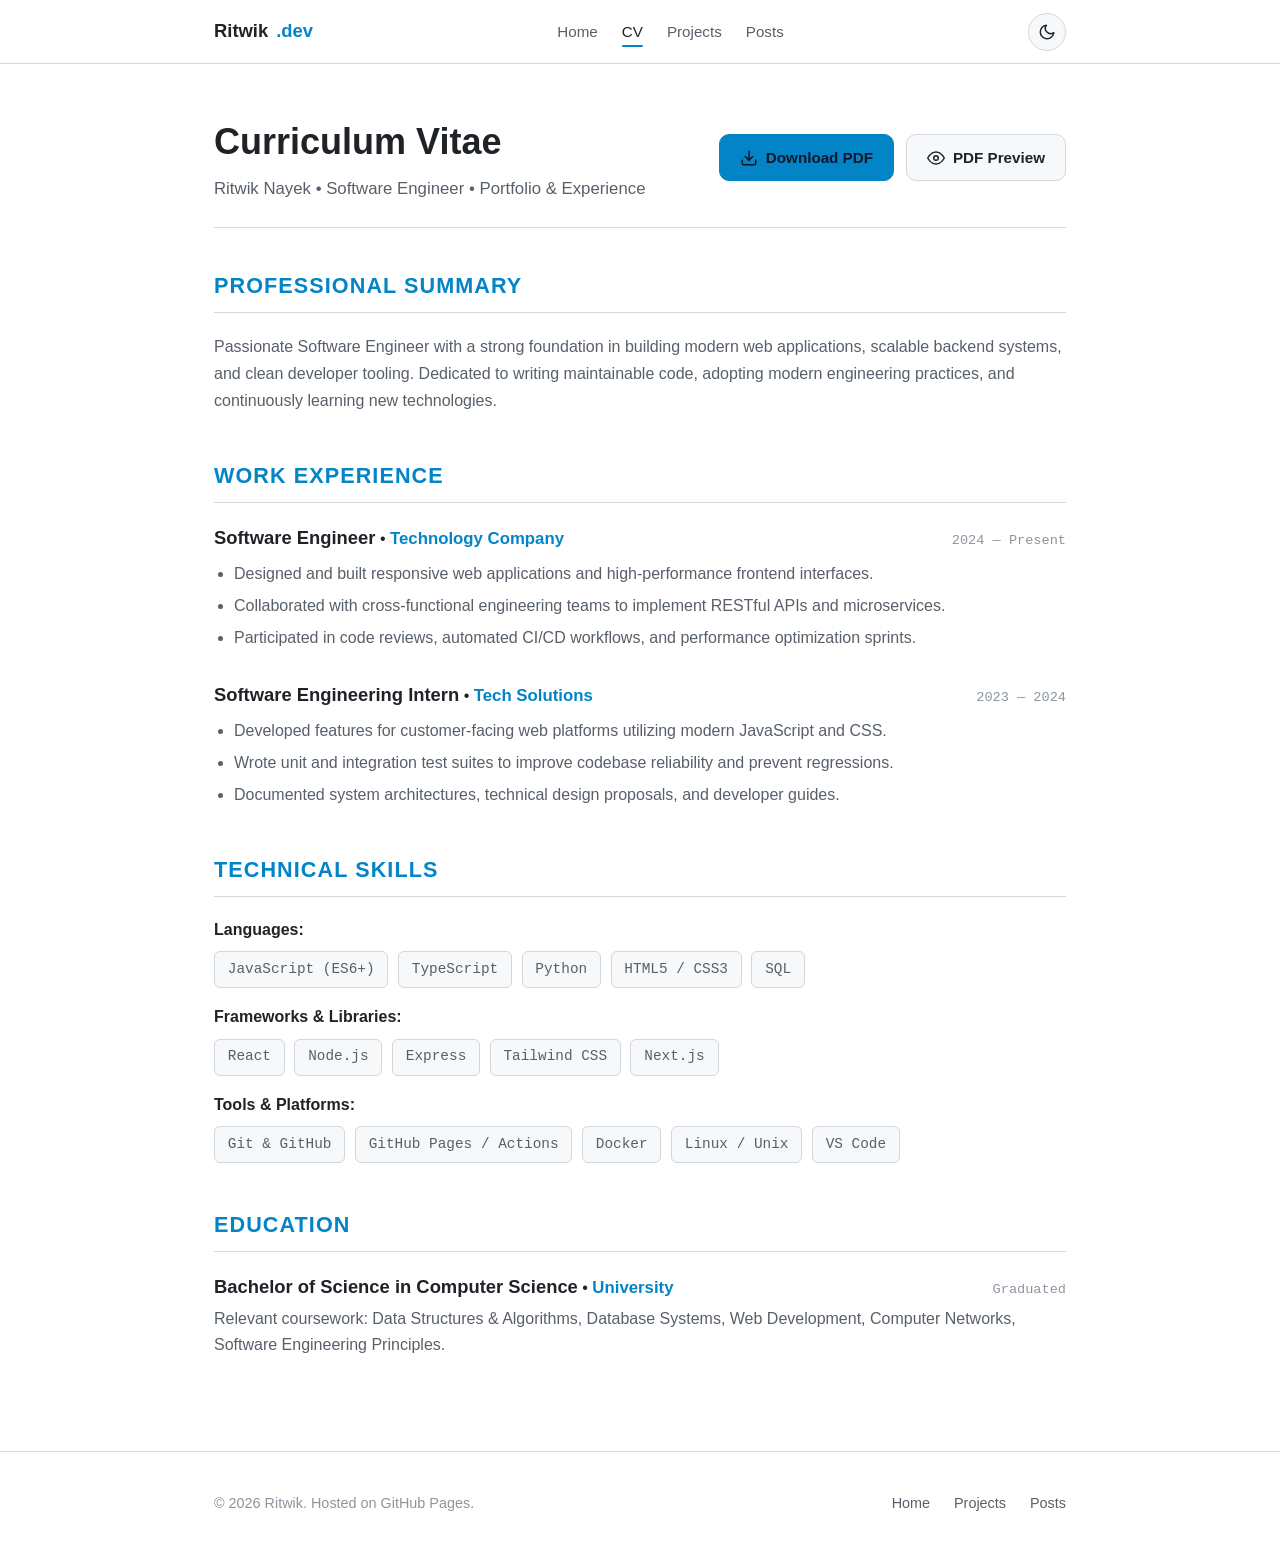
==== cv.html @ 87ab2a99 "Deploy personal portfolio, CV, projects, and markdown blog" ====
<!DOCTYPE html>
<html lang="en">
<head>
  <meta charset="UTF-8">
  <meta name="viewport" content="width=device-width, initial-scale=1.0">
  <title>Curriculum Vitae | Ritwik Nayek</title>
  <meta name="description" content="Curriculum Vitae and professional experience.">
  <link rel="stylesheet" href="css/style.css">
</head>
<body>

  <!-- Site Navigation -->
  <header class="site-header">
    <div class="container nav-container">
      <a href="index.html" class="brand-link">
        <span>Ritwik</span><span class="brand-dot">.dev</span>
      </a>

      <nav>
        <ul class="nav-menu" id="nav-menu">
          <li><a href="index.html" class="nav-link">Home</a></li>
          <li><a href="cv.html" class="nav-link active">CV</a></li>
          <li><a href="projects.html" class="nav-link">Projects</a></li>
          <li><a href="posts.html" class="nav-link">Posts</a></li>
        </ul>
      </nav>

      <div class="nav-actions">
        <button id="theme-toggle-btn" class="theme-btn" aria-label="Toggle theme" title="Toggle theme"></button>
        <button id="mobile-toggle-btn" class="mobile-toggle" aria-label="Toggle mobile menu" aria-expanded="false">☰</button>
      </div>
    </div>
  </header>

  <!-- Main Content -->
  <main class="main-content">
    <div class="container">
      
      <!-- CV Header & Actions -->
      <div class="cv-header">
        <div>
          <h1 class="cv-title">Curriculum Vitae</h1>
          <p class="cv-subtitle">Ritwik Nayek • Software Engineer • Portfolio & Experience</p>
        </div>

        <div class="cv-actions">
          <a href="assets/cv.pdf" download="Ritwik_Nayek_CV.pdf" class="btn btn-primary" title="Download PDF copy">
            <svg width="18" height="18" viewBox="0 0 24 24" fill="none" stroke="currentColor" stroke-width="2" stroke-linecap="round" stroke-linejoin="round">
              <path d="M21 15v4a2 2 0 0 1-2 2H5a2 2 0 0 1-2-2v-4"></path>
              <polyline points="7 10 12 15 17 10"></polyline>
              <line x1="12" y1="15" x2="12" y2="3"></line>
            </svg>
            Download PDF
          </a>

          <button id="toggle-pdf-view" class="btn btn-secondary" title="Preview embedded PDF">
            <svg width="18" height="18" viewBox="0 0 24 24" fill="none" stroke="currentColor" stroke-width="2" stroke-linecap="round" stroke-linejoin="round">
              <path d="M1 12s4-8 11-8 11 8 11 8-4 8-11 8-11-8-11-8z"></path>
              <circle cx="12" cy="12" r="3"></circle>
            </svg>
            PDF Preview
          </button>
        </div>
      </div>

      <!-- Embedded PDF Preview (Hidden by default, toggled via button) -->
      <div id="pdf-container" class="pdf-preview-container">
        <div style="display: flex; justify-content: space-between; align-items: center; margin-bottom: 0.75rem;">
          <strong>PDF Document Viewer</strong>
          <span style="font-size: 0.85rem; color: var(--text-muted);">assets/cv.pdf</span>
        </div>
        <iframe src="assets/cv.pdf" class="pdf-iframe" title="CV PDF Document"></iframe>
      </div>

      <!-- Web CV View -->
      <div class="cv-web-view" id="web-cv-content">
        
        <!-- Summary Section -->
        <section class="cv-section">
          <h2 class="cv-section-title">Professional Summary</h2>
          <p style="color: var(--text-secondary); line-height: 1.7;">
            Passionate Software Engineer with a strong foundation in building modern web applications, scalable backend systems, and clean developer tooling. Dedicated to writing maintainable code, adopting modern engineering practices, and continuously learning new technologies.
          </p>
        </section>

        <!-- Experience Section -->
        <section class="cv-section">
          <h2 class="cv-section-title">Work Experience</h2>

          <div class="cv-item">
            <div class="cv-item-header">
              <div>
                <span class="cv-role">Software Engineer</span> • <span class="cv-company">Technology Company</span>
              </div>
              <span class="cv-date">2024 — Present</span>
            </div>
            <ul class="cv-list">
              <li>Designed and built responsive web applications and high-performance frontend interfaces.</li>
              <li>Collaborated with cross-functional engineering teams to implement RESTful APIs and microservices.</li>
              <li>Participated in code reviews, automated CI/CD workflows, and performance optimization sprints.</li>
            </ul>
          </div>

          <div class="cv-item">
            <div class="cv-item-header">
              <div>
                <span class="cv-role">Software Engineering Intern</span> • <span class="cv-company">Tech Solutions</span>
              </div>
              <span class="cv-date">2023 — 2024</span>
            </div>
            <ul class="cv-list">
              <li>Developed features for customer-facing web platforms utilizing modern JavaScript and CSS.</li>
              <li>Wrote unit and integration test suites to improve codebase reliability and prevent regressions.</li>
              <li>Documented system architectures, technical design proposals, and developer guides.</li>
            </ul>
          </div>
        </section>

        <!-- Technical Skills -->
        <section class="cv-section">
          <h2 class="cv-section-title">Technical Skills</h2>
          <div style="display: flex; flex-direction: column; gap: 1rem;">
            <div>
              <strong style="display: block; margin-bottom: 0.5rem; color: var(--text-primary);">Languages:</strong>
              <div class="skills-grid">
                <span class="skill-tag">JavaScript (ES6+)</span>
                <span class="skill-tag">TypeScript</span>
                <span class="skill-tag">Python</span>
                <span class="skill-tag">HTML5 / CSS3</span>
                <span class="skill-tag">SQL</span>
              </div>
            </div>

            <div>
              <strong style="display: block; margin-bottom: 0.5rem; color: var(--text-primary);">Frameworks & Libraries:</strong>
              <div class="skills-grid">
                <span class="skill-tag">React</span>
                <span class="skill-tag">Node.js</span>
                <span class="skill-tag">Express</span>
                <span class="skill-tag">Tailwind CSS</span>
                <span class="skill-tag">Next.js</span>
              </div>
            </div>

            <div>
              <strong style="display: block; margin-bottom: 0.5rem; color: var(--text-primary);">Tools & Platforms:</strong>
              <div class="skills-grid">
                <span class="skill-tag">Git & GitHub</span>
                <span class="skill-tag">GitHub Pages / Actions</span>
                <span class="skill-tag">Docker</span>
                <span class="skill-tag">Linux / Unix</span>
                <span class="skill-tag">VS Code</span>
              </div>
            </div>
          </div>
        </section>

        <!-- Education -->
        <section class="cv-section">
          <h2 class="cv-section-title">Education</h2>
          <div class="cv-item">
            <div class="cv-item-header">
              <div>
                <span class="cv-role">Bachelor of Science in Computer Science</span> • <span class="cv-company">University</span>
              </div>
              <span class="cv-date">Graduated</span>
            </div>
            <p style="color: var(--text-secondary); margin-top: 0.25rem;">
              Relevant coursework: Data Structures & Algorithms, Database Systems, Web Development, Computer Networks, Software Engineering Principles.
            </p>
          </div>
        </section>

      </div>

    </div>
  </main>

  <!-- Site Footer -->
  <footer class="site-footer">
    <div class="container footer-content">
      <p>© 2026 Ritwik. Hosted on GitHub Pages.</p>
      <div class="footer-links">
        <a href="index.html">Home</a>
        <a href="projects.html">Projects</a>
        <a href="posts.html">Posts</a>
      </div>
    </div>
  </footer>

  <script src="js/main.js"></script>
  <script>
    // PDF Preview Toggle Logic
    const togglePdfBtn = document.getElementById('toggle-pdf-view');
    const pdfContainer = document.getElementById('pdf-container');
    if (togglePdfBtn && pdfContainer) {
      togglePdfBtn.addEventListener('click', () => {
        const isActive = pdfContainer.classList.toggle('active');
        togglePdfBtn.innerHTML = isActive ? `
          <svg width="18" height="18" viewBox="0 0 24 24" fill="none" stroke="currentColor" stroke-width="2" stroke-linecap="round" stroke-linejoin="round">
            <line x1="18" y1="6" x2="6" y2="18"></line>
            <line x1="6" y1="6" x2="18" y2="18"></line>
          </svg>
          Hide PDF Preview
        ` : `
          <svg width="18" height="18" viewBox="0 0 24 24" fill="none" stroke="currentColor" stroke-width="2" stroke-linecap="round" stroke-linejoin="round">
            <path d="M1 12s4-8 11-8 11 8 11 8-4 8-11 8-11-8-11-8z"></path>
            <circle cx="12" cy="12" r="3"></circle>
          </svg>
          PDF Preview
        `;
      });
    }
  </script>
</body>
</html>
---- css/style.css ----
/* ==========================================================================
   Personal Website Design System & Theme
   Supports Dark/Light mode, responsive layouts, and typography
   ========================================================================== */

:root {
  /* Color Palette - Dark Mode (Default) */
  --bg-primary: #0d1117;
  --bg-secondary: #161b22;
  --bg-tertiary: #21262d;
  --border-color: #30363d;
  --border-hover: #8b949e;
  
  --text-primary: #f0f6fc;
  --text-secondary: #8b949e;
  --text-muted: #6e7681;
  
  --accent: #38bdf8;
  --accent-hover: #0ea5e9;
  --accent-glow: rgba(56, 189, 248, 0.15);
  
  --tag-bg: rgba(56, 189, 248, 0.1);
  --tag-text: #7dd3fc;
  --tag-border: rgba(56, 189, 248, 0.2);
  
  --code-bg: #1e242c;
  --shadow-sm: 0 1px 3px rgba(0, 0, 0, 0.3);
  --shadow-md: 0 4px 14px rgba(0, 0, 0, 0.4);
  --shadow-lg: 0 10px 30px rgba(0, 0, 0, 0.5);

  --font-sans: -apple-system, BlinkMacSystemFont, "Segoe UI", Roboto, "Helvetica Neue", Arial, sans-serif;
  --font-mono: ui-monospace, SFMono-Regular, SF Mono, Menlo, Consolas, Liberation Mono, monospace;

  --max-width: 900px;
  --header-height: 64px;
  --radius-sm: 6px;
  --radius-md: 10px;
  --radius-lg: 16px;
  --transition: all 0.2s ease-in-out;
}

[data-theme="light"] {
  --bg-primary: #ffffff;
  --bg-secondary: #f6f8fa;
  --bg-tertiary: #eaeef2;
  --border-color: #d0d7de;
  --border-hover: #8c959f;
  
  --text-primary: #1f2328;
  --text-secondary: #57606a;
  --text-muted: #8c959f;
  
  --accent: #0284c7;
  --accent-hover: #0369a1;
  --accent-glow: rgba(2, 132, 199, 0.1);
  
  --tag-bg: rgba(2, 132, 199, 0.08);
  --tag-text: #0284c7;
  --tag-border: rgba(2, 132, 199, 0.2);
  
  --code-bg: #f1f3f5;
  --shadow-sm: 0 1px 3px rgba(0, 0, 0, 0.08);
  --shadow-md: 0 4px 14px rgba(0, 0, 0, 0.08);
  --shadow-lg: 0 10px 30px rgba(0, 0, 0, 0.1);
}

/* Reset & Base Styles */
*, *::before, *::after {
  box-sizing: border-box;
  margin: 0;
  padding: 0;
}

html {
  scroll-behavior: smooth;
}

body {
  font-family: var(--font-sans);
  background-color: var(--bg-primary);
  color: var(--text-primary);
  line-height: 1.65;
  min-height: 100vh;
  display: flex;
  flex-direction: column;
  transition: background-color 0.3s ease, color 0.3s ease;
  -webkit-font-smoothing: antialiased;
}

a {
  color: var(--accent);
  text-decoration: none;
  transition: var(--transition);
}

a:hover {
  color: var(--accent-hover);
}

img {
  max-width: 100%;
  height: auto;
  display: block;
}

/* Container */
.container {
  width: 100%;
  max-width: var(--max-width);
  margin: 0 auto;
  padding: 0 1.5rem;
}

/* Header & Navigation */
.site-header {
  position: sticky;
  top: 0;
  z-index: 100;
  background: rgba(13, 17, 23, 0.85);
  backdrop-filter: blur(12px);
  -webkit-backdrop-filter: blur(12px);
  border-bottom: 1px solid var(--border-color);
  height: var(--header-height);
  display: flex;
  align-items: center;
  transition: background 0.3s ease, border-color 0.3s ease;
}

[data-theme="light"] .site-header {
  background: rgba(255, 255, 255, 0.85);
}

.nav-container {
  display: flex;
  align-items: center;
  justify-content: space-between;
  width: 100%;
}

.brand-link {
  font-weight: 700;
  font-size: 1.15rem;
  color: var(--text-primary);
  display: flex;
  align-items: center;
  gap: 0.5rem;
}

.brand-link:hover {
  color: var(--accent);
}

.brand-dot {
  color: var(--accent);
}

.nav-menu {
  display: flex;
  align-items: center;
  list-style: none;
  gap: 1.5rem;
}

.nav-link {
  color: var(--text-secondary);
  font-weight: 500;
  font-size: 0.95rem;
  position: relative;
  padding: 0.35rem 0;
}

.nav-link:hover,
.nav-link.active {
  color: var(--text-primary);
}

.nav-link.active::after {
  content: "";
  position: absolute;
  bottom: -2px;
  left: 0;
  width: 100%;
  height: 2px;
  background-color: var(--accent);
  border-radius: 2px;
}

.nav-actions {
  display: flex;
  align-items: center;
  gap: 0.75rem;
}

/* Theme Toggle Button */
.theme-btn {
  background: var(--bg-secondary);
  border: 1px solid var(--border-color);
  color: var(--text-primary);
  width: 38px;
  height: 38px;
  border-radius: 50%;
  display: inline-flex;
  align-items: center;
  justify-content: center;
  cursor: pointer;
  transition: var(--transition);
}

.theme-btn:hover {
  border-color: var(--border-hover);
  background: var(--bg-tertiary);
  transform: translateY(-1px);
}

/* Mobile Menu Toggle */
.mobile-toggle {
  display: none;
  background: transparent;
  border: none;
  color: var(--text-primary);
  font-size: 1.4rem;
  cursor: pointer;
}

/* Main Content */
.main-content {
  flex: 1;
  padding: 3rem 0;
}

/* Hero Section */
.hero {
  padding: 2.5rem 0 3.5rem 0;
}

.hero-content {
  display: flex;
  align-items: center;
  justify-content: space-between;
  gap: 2.5rem;
}

.hero-text {
  flex: 1;
}

.hero-greeting {
  font-family: var(--font-mono);
  font-size: 0.95rem;
  color: var(--accent);
  margin-bottom: 0.75rem;
}

.hero-title {
  font-size: 2.75rem;
  line-height: 1.15;
  font-weight: 800;
  margin-bottom: 0.75rem;
  letter-spacing: -0.02em;
}

.hero-subtitle {
  font-size: 1.25rem;
  color: var(--text-secondary);
  margin-bottom: 1.25rem;
  font-weight: 400;
}

.hero-bio {
  font-size: 1.05rem;
  color: var(--text-secondary);
  line-height: 1.7;
  margin-bottom: 2rem;
  max-width: 580px;
}

.hero-avatar-wrapper {
  flex-shrink: 0;
}

.hero-avatar {
  width: 140px;
  height: 140px;
  border-radius: 50%;
  object-fit: cover;
  border: 3px solid var(--border-color);
  box-shadow: var(--shadow-md);
  background: var(--bg-secondary);
}

.hero-buttons {
  display: flex;
  flex-wrap: wrap;
  gap: 1rem;
  margin-bottom: 1.75rem;
}

.hero-socials {
  display: flex;
  gap: 1.25rem;
  align-items: center;
}

.social-link {
  color: var(--text-secondary);
  font-size: 1.25rem;
  transition: var(--transition);
  display: flex;
  align-items: center;
  justify-content: center;
}

.social-link:hover {
  color: var(--accent);
  transform: translateY(-2px);
}

/* Buttons */
.btn {
  display: inline-flex;
  align-items: center;
  justify-content: center;
  gap: 0.5rem;
  padding: 0.65rem 1.25rem;
  border-radius: var(--radius-md);
  font-weight: 600;
  font-size: 0.95rem;
  cursor: pointer;
  transition: var(--transition);
  text-decoration: none;
  border: 1px solid transparent;
}

.btn-primary {
  background-color: var(--accent);
  color: #0f172a;
  border-color: var(--accent);
}

.btn-primary:hover {
  background-color: var(--accent-hover);
  color: #ffffff;
  box-shadow: 0 0 15px var(--accent-glow);
  transform: translateY(-1px);
}

.btn-secondary {
  background-color: var(--bg-secondary);
  color: var(--text-primary);
  border-color: var(--border-color);
}

.btn-secondary:hover {
  background-color: var(--bg-tertiary);
  border-color: var(--border-hover);
  color: var(--text-primary);
  transform: translateY(-1px);
}

/* Section Cards / Home Navigation Cards */
.section-heading {
  font-size: 1.6rem;
  font-weight: 700;
  margin-bottom: 1.5rem;
  letter-spacing: -0.01em;
  display: flex;
  align-items: center;
  gap: 0.5rem;
}

.home-sections-grid {
  display: grid;
  grid-template-columns: repeat(auto-fit, minmax(250px, 1fr));
  gap: 1.25rem;
  margin-top: 1rem;
}

.hub-card {
  background: var(--bg-secondary);
  border: 1px solid var(--border-color);
  border-radius: var(--radius-lg);
  padding: 1.75rem;
  display: flex;
  flex-direction: column;
  text-decoration: none;
  transition: var(--transition);
  position: relative;
  overflow: hidden;
}

.hub-card:hover {
  border-color: var(--accent);
  transform: translateY(-3px);
  box-shadow: var(--shadow-md);
}

.hub-card-icon {
  font-size: 2rem;
  margin-bottom: 1rem;
  color: var(--accent);
}

.hub-card-title {
  font-size: 1.25rem;
  font-weight: 700;
  color: var(--text-primary);
  margin-bottom: 0.5rem;
  display: flex;
  align-items: center;
  justify-content: space-between;
}

.hub-card-arrow {
  color: var(--text-muted);
  transition: transform 0.2s ease;
}

.hub-card:hover .hub-card-arrow {
  color: var(--accent);
  transform: translateX(4px);
}

.hub-card-desc {
  color: var(--text-secondary);
  font-size: 0.95rem;
  line-height: 1.5;
}

/* CV Page Styles */
.cv-header {
  display: flex;
  flex-wrap: wrap;
  align-items: center;
  justify-content: space-between;
  gap: 1rem;
  margin-bottom: 2.5rem;
  padding-bottom: 1.5rem;
  border-bottom: 1px solid var(--border-color);
}

.cv-title {
  font-size: 2.25rem;
  font-weight: 800;
  margin-bottom: 0.25rem;
}

.cv-subtitle {
  color: var(--text-secondary);
  font-size: 1.05rem;
}

.cv-actions {
  display: flex;
  gap: 0.75rem;
}

.cv-section {
  margin-bottom: 2.75rem;
}

.cv-section-title {
  font-size: 1.35rem;
  font-weight: 700;
  color: var(--accent);
  text-transform: uppercase;
  letter-spacing: 0.05em;
  margin-bottom: 1.25rem;
  border-bottom: 1px solid var(--border-color);
  padding-bottom: 0.5rem;
}

.cv-item {
  margin-bottom: 1.75rem;
}

.cv-item-header {
  display: flex;
  flex-wrap: wrap;
  justify-content: space-between;
  align-items: baseline;
  gap: 0.5rem;
  margin-bottom: 0.25rem;
}

.cv-role {
  font-size: 1.15rem;
  font-weight: 700;
  color: var(--text-primary);
}

.cv-company {
  font-size: 1.05rem;
  color: var(--accent);
  font-weight: 600;
}

.cv-date {
  font-family: var(--font-mono);
  font-size: 0.85rem;
  color: var(--text-muted);
}

.cv-list {
  list-style: disc;
  margin-left: 1.25rem;
  color: var(--text-secondary);
  margin-top: 0.5rem;
}

.cv-list li {
  margin-bottom: 0.35rem;
}

.skills-grid {
  display: flex;
  flex-wrap: wrap;
  gap: 0.6rem;
}

.skill-tag {
  background: var(--bg-secondary);
  border: 1px solid var(--border-color);
  padding: 0.35rem 0.8rem;
  border-radius: var(--radius-sm);
  font-size: 0.9rem;
  color: var(--text-secondary);
  font-family: var(--font-mono);
}

.pdf-preview-container {
  margin-top: 2rem;
  background: var(--bg-secondary);
  border: 1px solid var(--border-color);
  border-radius: var(--radius-lg);
  padding: 1rem;
  display: none;
}

.pdf-preview-container.active {
  display: block;
}

.pdf-iframe {
  width: 100%;
  height: 700px;
  border: none;
  border-radius: var(--radius-md);
}

/* Projects Placeholder Page */
.placeholder-wrapper {
  min-height: 50vh;
  display: flex;
  flex-direction: column;
  align-items: center;
  justify-content: center;
  text-align: center;
  padding: 3rem 1.5rem;
}

.loader-animation {
  position: relative;
  width: 64px;
  height: 64px;
  margin-bottom: 2rem;
}

.loader-spinner {
  width: 100%;
  height: 100%;
  border: 4px solid var(--border-color);
  border-top-color: var(--accent);
  border-radius: 50%;
  animation: spin 1s linear infinite;
}

@keyframes spin {
  0% { transform: rotate(0deg); }
  100% { transform: rotate(360deg); }
}

.placeholder-title {
  font-size: 2rem;
  font-weight: 800;
  margin-bottom: 0.75rem;
}

.placeholder-desc {
  color: var(--text-secondary);
  max-width: 480px;
  line-height: 1.6;
  margin-bottom: 2rem;
  font-size: 1.05rem;
}

/* Posts List Page */
.posts-header {
  margin-bottom: 2rem;
}

.posts-title {
  font-size: 2.25rem;
  font-weight: 800;
  margin-bottom: 0.5rem;
}

.posts-subtitle {
  color: var(--text-secondary);
  font-size: 1.05rem;
}

.posts-controls {
  display: flex;
  flex-wrap: wrap;
  gap: 1rem;
  margin-bottom: 2rem;
  align-items: center;
}

.search-box {
  flex: 1;
  min-width: 240px;
  position: relative;
}

.search-input {
  width: 100%;
  padding: 0.65rem 1rem 0.65rem 2.5rem;
  background: var(--bg-secondary);
  border: 1px solid var(--border-color);
  border-radius: var(--radius-md);
  color: var(--text-primary);
  font-size: 0.95rem;
  transition: var(--transition);
}

.search-input:focus {
  outline: none;
  border-color: var(--accent);
  box-shadow: 0 0 0 2px var(--accent-glow);
}

.search-icon {
  position: absolute;
  left: 0.85rem;
  top: 50%;
  transform: translateY(-50%);
  color: var(--text-muted);
}

.tags-filter {
  display: flex;
  flex-wrap: wrap;
  gap: 0.5rem;
}

.filter-tag {
  background: var(--bg-secondary);
  border: 1px solid var(--border-color);
  color: var(--text-secondary);
  padding: 0.35rem 0.75rem;
  border-radius: var(--radius-sm);
  font-size: 0.85rem;
  cursor: pointer;
  transition: var(--transition);
}

.filter-tag:hover,
.filter-tag.active {
  background: var(--tag-bg);
  color: var(--tag-text);
  border-color: var(--tag-border);
}

.posts-grid {
  display: flex;
  flex-direction: column;
  gap: 1.5rem;
}

.post-card {
  background: var(--bg-secondary);
  border: 1px solid var(--border-color);
  border-radius: var(--radius-lg);
  padding: 1.5rem;
  transition: var(--transition);
  display: flex;
  flex-direction: column;
  gap: 0.75rem;
  text-decoration: none;
}

.post-card:hover {
  border-color: var(--border-hover);
  transform: translateY(-2px);
  box-shadow: var(--shadow-md);
}

.post-card-meta {
  display: flex;
  align-items: center;
  gap: 1rem;
  font-size: 0.85rem;
  color: var(--text-muted);
  font-family: var(--font-mono);
}

.post-card-title {
  font-size: 1.4rem;
  font-weight: 700;
  color: var(--text-primary);
  line-height: 1.3;
}

.post-card:hover .post-card-title {
  color: var(--accent);
}

.post-card-excerpt {
  color: var(--text-secondary);
  font-size: 0.98rem;
  line-height: 1.6;
}

.post-card-tags {
  display: flex;
  flex-wrap: wrap;
  gap: 0.5rem;
  margin-top: 0.25rem;
}

.post-tag {
  background: var(--tag-bg);
  color: var(--tag-text);
  border: 1px solid var(--tag-border);
  font-size: 0.8rem;
  padding: 0.2rem 0.55rem;
  border-radius: var(--radius-sm);
  font-family: var(--font-mono);
}

/* Single Post Reader */
.post-viewer-header {
  margin-bottom: 2rem;
  padding-bottom: 1.5rem;
  border-bottom: 1px solid var(--border-color);
}

.back-link {
  display: inline-flex;
  align-items: center;
  gap: 0.4rem;
  color: var(--text-secondary);
  font-size: 0.95rem;
  margin-bottom: 1.5rem;
  font-weight: 500;
}

.back-link:hover {
  color: var(--accent);
  transform: translateX(-3px);
}

.single-post-title {
  font-size: 2.5rem;
  font-weight: 800;
  line-height: 1.2;
  margin-bottom: 1rem;
  letter-spacing: -0.02em;
}

.single-post-meta {
  display: flex;
  flex-wrap: wrap;
  align-items: center;
  gap: 1.25rem;
  font-size: 0.9rem;
  color: var(--text-muted);
  font-family: var(--font-mono);
  margin-bottom: 1.25rem;
}

.post-cover-img {
  width: 100%;
  max-height: 420px;
  object-fit: cover;
  border-radius: var(--radius-lg);
  margin-bottom: 2.5rem;
  border: 1px solid var(--border-color);
}

/* Markdown Content Styling (Prose) */
.markdown-body {
  color: var(--text-primary);
  font-size: 1.08rem;
  line-height: 1.8;
}

.markdown-body h1,
.markdown-body h2,
.markdown-body h3,
.markdown-body h4 {
  color: var(--text-primary);
  font-weight: 700;
  margin-top: 2.25rem;
  margin-bottom: 0.85rem;
  line-height: 1.3;
}

.markdown-body h1 { font-size: 2rem; }
.markdown-body h2 { font-size: 1.55rem; padding-bottom: 0.3rem; border-bottom: 1px solid var(--border-color); }
.markdown-body h3 { font-size: 1.25rem; }
.markdown-body h4 { font-size: 1.1rem; }

.markdown-body p {
  margin-bottom: 1.35rem;
}

.markdown-body ul,
.markdown-body ol {
  margin-bottom: 1.35rem;
  padding-left: 1.75rem;
}

.markdown-body li {
  margin-bottom: 0.4rem;
}

.markdown-body blockquote {
  border-left: 4px solid var(--accent);
  padding: 0.75rem 1.25rem;
  margin: 1.5rem 0;
  background: var(--bg-secondary);
  border-radius: 0 var(--radius-md) var(--radius-md) 0;
  color: var(--text-secondary);
  font-style: italic;
}

.markdown-body code {
  font-family: var(--font-mono);
  background: var(--code-bg);
  color: var(--text-primary);
  padding: 0.2rem 0.45rem;
  border-radius: var(--radius-sm);
  font-size: 0.88em;
  border: 1px solid var(--border-color);
}

.markdown-body pre {
  background: var(--code-bg);
  border: 1px solid var(--border-color);
  border-radius: var(--radius-md);
  padding: 1.25rem;
  overflow-x: auto;
  margin: 1.5rem 0;
}

.markdown-body pre code {
  background: transparent;
  padding: 0;
  border: none;
  font-size: 0.9em;
}

.markdown-body img {
  border-radius: var(--radius-md);
  border: 1px solid var(--border-color);
  margin: 1.75rem auto;
  box-shadow: var(--shadow-sm);
}

.markdown-body table {
  width: 100%;
  border-collapse: collapse;
  margin: 1.75rem 0;
}

.markdown-body th,
.markdown-body td {
  border: 1px solid var(--border-color);
  padding: 0.65rem 1rem;
  text-align: left;
}

.markdown-body th {
  background: var(--bg-secondary);
  font-weight: 600;
}

.markdown-body hr {
  height: 1px;
  border: none;
  background-color: var(--border-color);
  margin: 2.5rem 0;
}

/* Post Author & Navigation Footer */
.post-footer {
  margin-top: 3.5rem;
  padding-top: 2rem;
  border-top: 1px solid var(--border-color);
}

.author-card {
  display: flex;
  align-items: center;
  gap: 1.25rem;
  background: var(--bg-secondary);
  border: 1px solid var(--border-color);
  border-radius: var(--radius-lg);
  padding: 1.5rem;
}

.author-avatar {
  width: 60px;
  height: 60px;
  border-radius: 50%;
  border: 2px solid var(--border-color);
  object-fit: cover;
}

.author-name {
  font-size: 1.1rem;
  font-weight: 700;
  margin-bottom: 0.2rem;
}

.author-desc {
  font-size: 0.9rem;
  color: var(--text-secondary);
}

/* Site Footer */
.site-footer {
  border-top: 1px solid var(--border-color);
  padding: 2.5rem 0;
  background-color: var(--bg-primary);
  margin-top: auto;
}

.footer-content {
  display: flex;
  flex-wrap: wrap;
  align-items: center;
  justify-content: space-between;
  gap: 1rem;
  color: var(--text-muted);
  font-size: 0.9rem;
}

.footer-links {
  display: flex;
  gap: 1.5rem;
}

.footer-links a {
  color: var(--text-secondary);
}

.footer-links a:hover {
  color: var(--accent);
}

/* Empty State / Notice */
.empty-state {
  text-align: center;
  padding: 3rem 1rem;
  color: var(--text-secondary);
  background: var(--bg-secondary);
  border-radius: var(--radius-md);
  border: 1px dashed var(--border-color);
}

/* Responsive Breakpoints */
@media (max-width: 768px) {
  .hero-content {
    flex-direction: column-reverse;
    text-align: center;
    gap: 1.5rem;
  }

  .hero-bio {
    margin-left: auto;
    margin-right: auto;
  }

  .hero-buttons {
    justify-content: center;
  }

  .hero-socials {
    justify-content: center;
  }

  .hero-title {
    font-size: 2.2rem;
  }

  .nav-menu {
    position: fixed;
    top: var(--header-height);
    left: 0;
    right: 0;
    background: var(--bg-primary);
    flex-direction: column;
    padding: 1.5rem;
    border-bottom: 1px solid var(--border-color);
    box-shadow: var(--shadow-md);
    transform: translateY(-150%);
    transition: transform 0.3s ease;
    z-index: 99;
  }

  .nav-menu.open {
    transform: translateY(0);
  }

  .mobile-toggle {
    display: block;
  }

  .cv-header {
    flex-direction: column;
    align-items: flex-start;
  }

  .single-post-title {
    font-size: 1.85rem;
  }
}
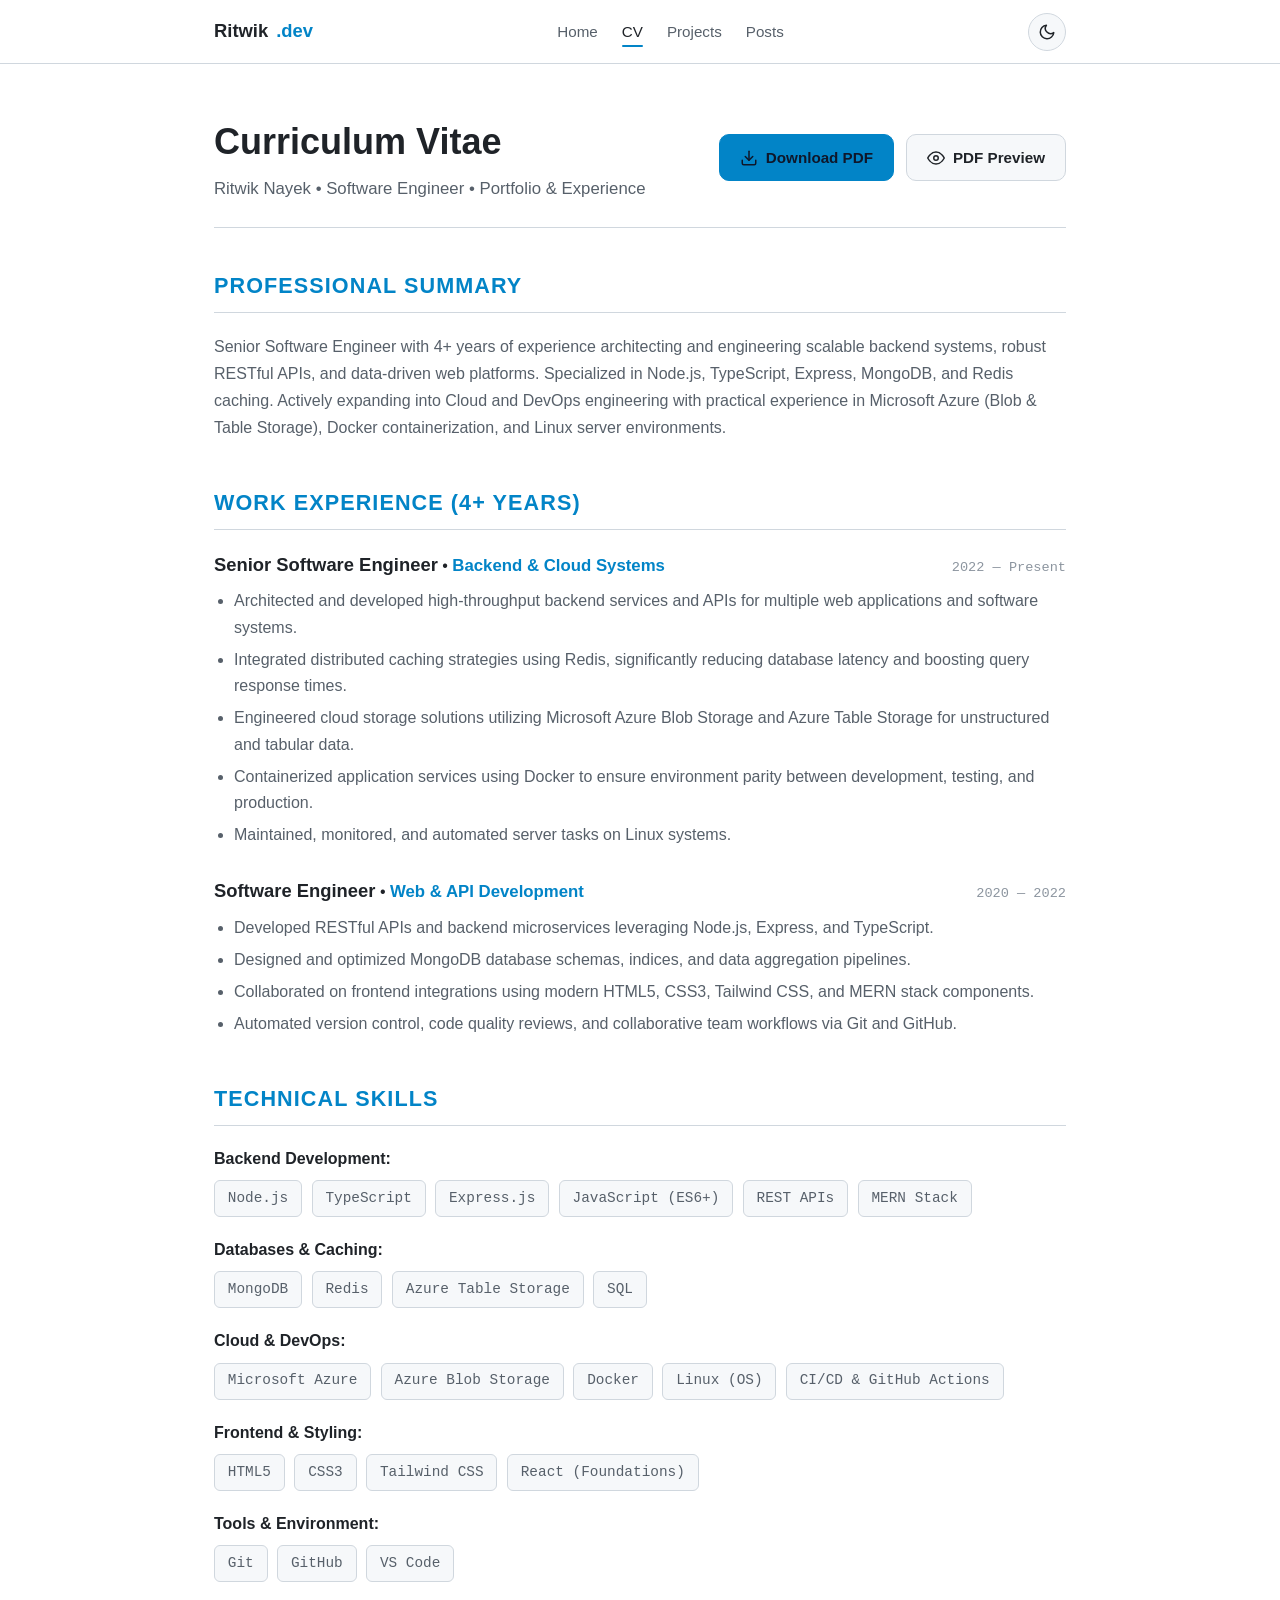
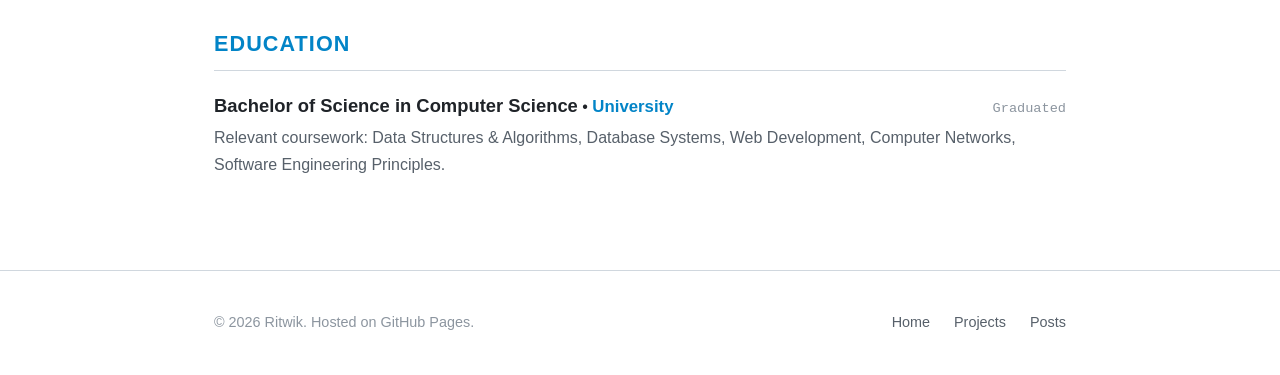
==== commit fc6172bd: "Update portfolio: Senior Software Engineer profile, 4+ yrs exp, skills card grid, contact form, and " ====
--- a/cv.html
+++ b/cv.html
@@ -79,39 +79,42 @@
         <section class="cv-section">
           <h2 class="cv-section-title">Professional Summary</h2>
           <p style="color: var(--text-secondary); line-height: 1.7;">
-            Passionate Software Engineer with a strong foundation in building modern web applications, scalable backend systems, and clean developer tooling. Dedicated to writing maintainable code, adopting modern engineering practices, and continuously learning new technologies.
+            Senior Software Engineer with 4+ years of experience architecting and engineering scalable backend systems, robust RESTful APIs, and data-driven web platforms. Specialized in Node.js, TypeScript, Express, MongoDB, and Redis caching. Actively expanding into Cloud and DevOps engineering with practical experience in Microsoft Azure (Blob & Table Storage), Docker containerization, and Linux server environments.
           </p>
         </section>
 
         <!-- Experience Section -->
         <section class="cv-section">
-          <h2 class="cv-section-title">Work Experience</h2>
+          <h2 class="cv-section-title">Work Experience (4+ Years)</h2>
 
           <div class="cv-item">
             <div class="cv-item-header">
               <div>
-                <span class="cv-role">Software Engineer</span> • <span class="cv-company">Technology Company</span>
-              </div>
-              <span class="cv-date">2024 — Present</span>
+                <span class="cv-role">Senior Software Engineer</span> • <span class="cv-company">Backend & Cloud Systems</span>
+              </div>
+              <span class="cv-date">2022 — Present</span>
             </div>
             <ul class="cv-list">
-              <li>Designed and built responsive web applications and high-performance frontend interfaces.</li>
-              <li>Collaborated with cross-functional engineering teams to implement RESTful APIs and microservices.</li>
-              <li>Participated in code reviews, automated CI/CD workflows, and performance optimization sprints.</li>
+              <li>Architected and developed high-throughput backend services and APIs for multiple web applications and software systems.</li>
+              <li>Integrated distributed caching strategies using Redis, significantly reducing database latency and boosting query response times.</li>
+              <li>Engineered cloud storage solutions utilizing Microsoft Azure Blob Storage and Azure Table Storage for unstructured and tabular data.</li>
+              <li>Containerized application services using Docker to ensure environment parity between development, testing, and production.</li>
+              <li>Maintained, monitored, and automated server tasks on Linux systems.</li>
             </ul>
           </div>
 
           <div class="cv-item">
             <div class="cv-item-header">
               <div>
-                <span class="cv-role">Software Engineering Intern</span> • <span class="cv-company">Tech Solutions</span>
-              </div>
-              <span class="cv-date">2023 — 2024</span>
+                <span class="cv-role">Software Engineer</span> • <span class="cv-company">Web & API Development</span>
+              </div>
+              <span class="cv-date">2020 — 2022</span>
             </div>
             <ul class="cv-list">
-              <li>Developed features for customer-facing web platforms utilizing modern JavaScript and CSS.</li>
-              <li>Wrote unit and integration test suites to improve codebase reliability and prevent regressions.</li>
-              <li>Documented system architectures, technical design proposals, and developer guides.</li>
+              <li>Developed RESTful APIs and backend microservices leveraging Node.js, Express, and TypeScript.</li>
+              <li>Designed and optimized MongoDB database schemas, indices, and data aggregation pipelines.</li>
+              <li>Collaborated on frontend integrations using modern HTML5, CSS3, Tailwind CSS, and MERN stack components.</li>
+              <li>Automated version control, code quality reviews, and collaborative team workflows via Git and GitHub.</li>
             </ul>
           </div>
         </section>
@@ -119,36 +122,55 @@
         <!-- Technical Skills -->
         <section class="cv-section">
           <h2 class="cv-section-title">Technical Skills</h2>
-          <div style="display: flex; flex-direction: column; gap: 1rem;">
-            <div>
-              <strong style="display: block; margin-bottom: 0.5rem; color: var(--text-primary);">Languages:</strong>
-              <div class="skills-grid">
+          <div style="display: flex; flex-direction: column; gap: 1.25rem;">
+            <div>
+              <strong style="display: block; margin-bottom: 0.5rem; color: var(--text-primary);">Backend Development:</strong>
+              <div class="skills-grid">
+                <span class="skill-tag">Node.js</span>
+                <span class="skill-tag">TypeScript</span>
+                <span class="skill-tag">Express.js</span>
                 <span class="skill-tag">JavaScript (ES6+)</span>
-                <span class="skill-tag">TypeScript</span>
-                <span class="skill-tag">Python</span>
-                <span class="skill-tag">HTML5 / CSS3</span>
+                <span class="skill-tag">REST APIs</span>
+                <span class="skill-tag">MERN Stack</span>
+              </div>
+            </div>
+
+            <div>
+              <strong style="display: block; margin-bottom: 0.5rem; color: var(--text-primary);">Databases & Caching:</strong>
+              <div class="skills-grid">
+                <span class="skill-tag">MongoDB</span>
+                <span class="skill-tag">Redis</span>
+                <span class="skill-tag">Azure Table Storage</span>
                 <span class="skill-tag">SQL</span>
               </div>
             </div>
 
             <div>
-              <strong style="display: block; margin-bottom: 0.5rem; color: var(--text-primary);">Frameworks & Libraries:</strong>
-              <div class="skills-grid">
-                <span class="skill-tag">React</span>
-                <span class="skill-tag">Node.js</span>
-                <span class="skill-tag">Express</span>
+              <strong style="display: block; margin-bottom: 0.5rem; color: var(--text-primary);">Cloud & DevOps:</strong>
+              <div class="skills-grid">
+                <span class="skill-tag">Microsoft Azure</span>
+                <span class="skill-tag">Azure Blob Storage</span>
+                <span class="skill-tag">Docker</span>
+                <span class="skill-tag">Linux (OS)</span>
+                <span class="skill-tag">CI/CD & GitHub Actions</span>
+              </div>
+            </div>
+
+            <div>
+              <strong style="display: block; margin-bottom: 0.5rem; color: var(--text-primary);">Frontend & Styling:</strong>
+              <div class="skills-grid">
+                <span class="skill-tag">HTML5</span>
+                <span class="skill-tag">CSS3</span>
                 <span class="skill-tag">Tailwind CSS</span>
-                <span class="skill-tag">Next.js</span>
-              </div>
-            </div>
-
-            <div>
-              <strong style="display: block; margin-bottom: 0.5rem; color: var(--text-primary);">Tools & Platforms:</strong>
-              <div class="skills-grid">
-                <span class="skill-tag">Git & GitHub</span>
-                <span class="skill-tag">GitHub Pages / Actions</span>
-                <span class="skill-tag">Docker</span>
-                <span class="skill-tag">Linux / Unix</span>
+                <span class="skill-tag">React (Foundations)</span>
+              </div>
+            </div>
+
+            <div>
+              <strong style="display: block; margin-bottom: 0.5rem; color: var(--text-primary);">Tools & Environment:</strong>
+              <div class="skills-grid">
+                <span class="skill-tag">Git</span>
+                <span class="skill-tag">GitHub</span>
                 <span class="skill-tag">VS Code</span>
               </div>
             </div>
--- a/css/style.css
+++ b/css/style.css
@@ -1028,3 +1028,250 @@
     font-size: 1.85rem;
   }
 }
+
+/* ==========================================================================
+   Hero Stats & Badges
+   ========================================================================== */
+.hero-stats {
+  display: flex;
+  flex-wrap: wrap;
+  gap: 0.75rem;
+  margin-bottom: 1.5rem;
+}
+
+.stat-badge {
+  display: inline-flex;
+  align-items: center;
+  gap: 0.4rem;
+  background: var(--tag-bg);
+  border: 1px solid var(--tag-border);
+  color: var(--text-secondary);
+  padding: 0.35rem 0.85rem;
+  border-radius: 999px;
+  font-size: 0.85rem;
+}
+
+.stat-badge strong {
+  color: var(--accent);
+  font-weight: 700;
+}
+
+/* ==========================================================================
+   Skill Cards Grid (Inspired by Reference Design)
+   ========================================================================== */
+.skills-cards-grid {
+  display: grid;
+  grid-template-columns: repeat(auto-fill, minmax(135px, 1fr));
+  gap: 1.25rem;
+  margin-top: 1.5rem;
+}
+
+.skill-card {
+  background: var(--bg-secondary);
+  border: 1px solid var(--border-color);
+  border-radius: var(--radius-lg);
+  padding: 1.6rem 1rem;
+  display: flex;
+  flex-direction: column;
+  align-items: center;
+  justify-content: center;
+  text-align: center;
+  gap: 0.85rem;
+  transition: var(--transition);
+  cursor: default;
+  position: relative;
+  overflow: hidden;
+}
+
+.skill-card:hover {
+  border-color: var(--accent);
+  transform: translateY(-4px);
+  box-shadow: var(--shadow-md);
+}
+
+.skill-card-icon {
+  width: 44px;
+  height: 44px;
+  display: flex;
+  align-items: center;
+  justify-content: center;
+  transition: transform 0.25s ease;
+}
+
+.skill-card:hover .skill-card-icon {
+  transform: scale(1.12);
+}
+
+.skill-card-icon svg {
+  width: 100%;
+  height: 100%;
+}
+
+.skill-card-name {
+  font-weight: 700;
+  font-size: 0.95rem;
+  color: var(--text-primary);
+  line-height: 1.2;
+}
+
+.skill-card-sub {
+  font-size: 0.75rem;
+  color: var(--text-muted);
+  font-family: var(--font-mono);
+  margin-top: -0.35rem;
+}
+
+/* ==========================================================================
+   Contact Section (Inspired by Reference Design)
+   ========================================================================== */
+.contact-section {
+  margin-top: 5rem;
+  margin-bottom: 2rem;
+}
+
+.contact-card {
+  background: var(--bg-secondary);
+  border: 1px solid var(--border-color);
+  border-radius: var(--radius-lg);
+  padding: 3.5rem 3rem;
+  display: grid;
+  grid-template-columns: 1fr 1.25fr;
+  gap: 3.5rem;
+  align-items: start;
+  box-shadow: var(--shadow-md);
+  position: relative;
+}
+
+.contact-left {
+  display: flex;
+  flex-direction: column;
+  gap: 1.25rem;
+}
+
+.contact-headline {
+  font-size: 3rem;
+  font-weight: 800;
+  color: var(--text-primary);
+  line-height: 1.1;
+  letter-spacing: -0.025em;
+}
+
+.contact-headline-accent {
+  color: var(--accent);
+}
+
+.contact-desc {
+  color: var(--text-secondary);
+  font-size: 1.05rem;
+  line-height: 1.7;
+}
+
+.contact-direct {
+  display: flex;
+  flex-direction: column;
+  gap: 0.75rem;
+  margin-top: 1rem;
+  padding-top: 1.25rem;
+  border-top: 1px solid var(--border-color);
+}
+
+.contact-direct-item {
+  display: flex;
+  align-items: center;
+  gap: 0.65rem;
+  font-size: 0.95rem;
+  color: var(--text-secondary);
+}
+
+.contact-direct-item a {
+  color: var(--accent);
+  font-weight: 500;
+}
+
+.contact-direct-item a:hover {
+  text-decoration: underline;
+}
+
+.contact-form {
+  display: flex;
+  flex-direction: column;
+  gap: 1.35rem;
+}
+
+.form-group {
+  display: flex;
+  flex-direction: column;
+  gap: 0.45rem;
+}
+
+.form-label {
+  font-size: 0.9rem;
+  font-weight: 600;
+  color: var(--text-primary);
+}
+
+.form-label .required {
+  color: var(--accent);
+}
+
+.form-control {
+  width: 100%;
+  padding: 0.85rem 1.15rem;
+  background: var(--bg-tertiary);
+  border: 1px solid var(--border-color);
+  border-radius: var(--radius-md);
+  color: var(--text-primary);
+  font-family: var(--font-sans);
+  font-size: 0.95rem;
+  transition: var(--transition);
+}
+
+.form-control:focus {
+  outline: none;
+  border-color: var(--accent);
+  box-shadow: 0 0 0 3px var(--accent-glow);
+}
+
+textarea.form-control {
+  resize: vertical;
+  min-height: 130px;
+}
+
+.form-status {
+  display: none;
+  padding: 0.85rem 1.15rem;
+  border-radius: var(--radius-md);
+  font-size: 0.92rem;
+  line-height: 1.5;
+}
+
+.form-status.success {
+  display: block;
+  background: rgba(56, 189, 248, 0.12);
+  border: 1px solid var(--accent);
+  color: var(--text-primary);
+}
+
+.form-status.error {
+  display: block;
+  background: rgba(239, 68, 68, 0.12);
+  border: 1px solid #ef4444;
+  color: #fca5a5;
+}
+
+@media (max-width: 768px) {
+  .contact-card {
+    grid-template-columns: 1fr;
+    padding: 2.25rem 1.5rem;
+    gap: 2rem;
+  }
+
+  .contact-headline {
+    font-size: 2.3rem;
+  }
+
+  .skills-cards-grid {
+    grid-template-columns: repeat(auto-fill, minmax(115px, 1fr));
+    gap: 0.9rem;
+  }
+}
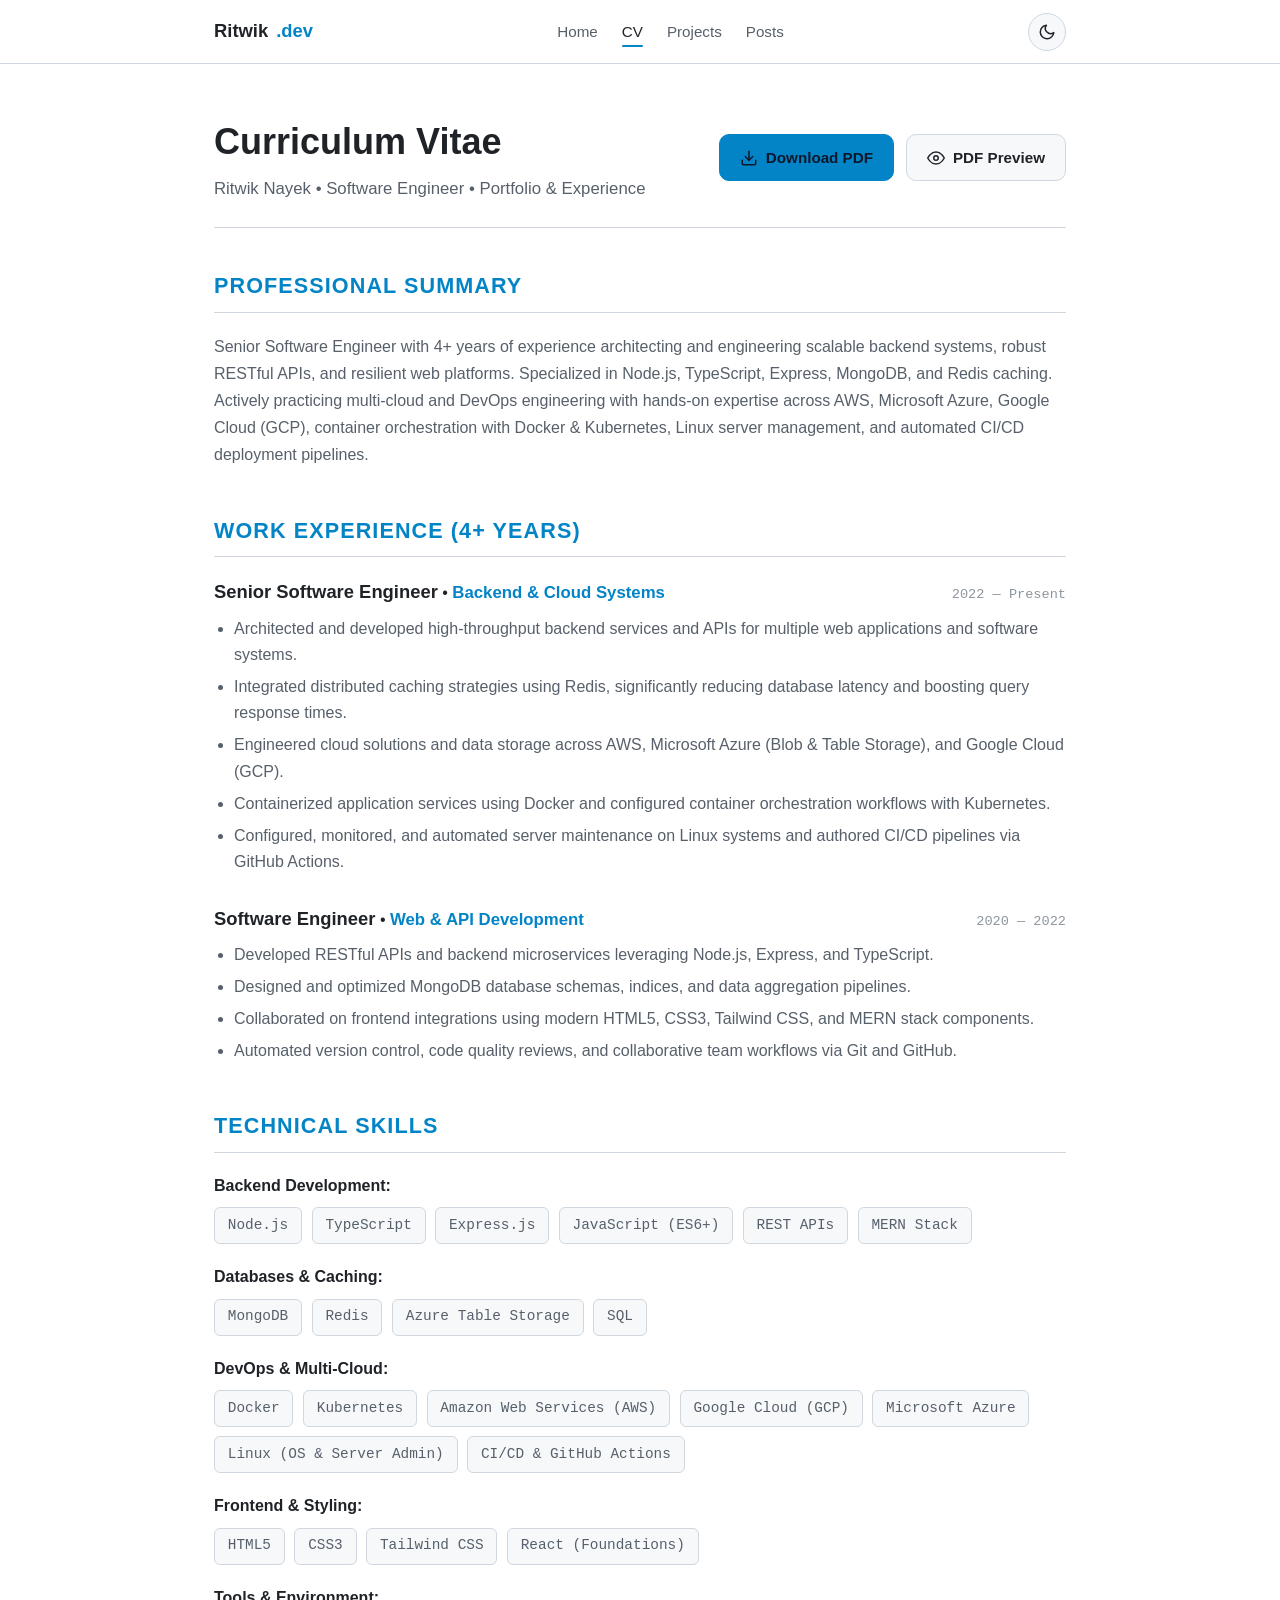
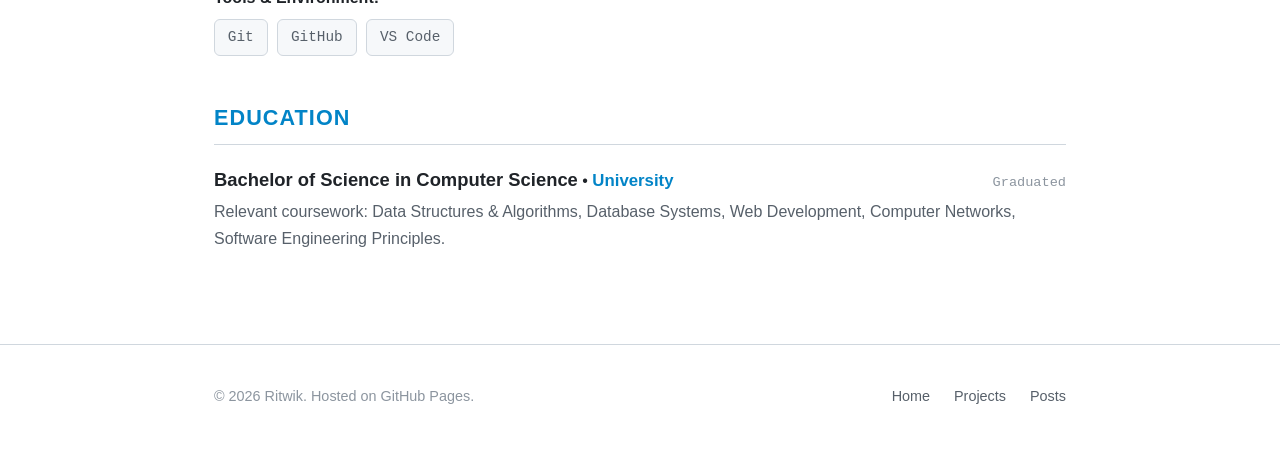
==== commit 6c802bd4: "Update portfolio: DevOps & Multi-Cloud focus (AWS, Azure, GCP, K8s), refreshed brand SVG icons, and " ====
--- a/cv.html
+++ b/cv.html
@@ -79,7 +79,7 @@
         <section class="cv-section">
           <h2 class="cv-section-title">Professional Summary</h2>
           <p style="color: var(--text-secondary); line-height: 1.7;">
-            Senior Software Engineer with 4+ years of experience architecting and engineering scalable backend systems, robust RESTful APIs, and data-driven web platforms. Specialized in Node.js, TypeScript, Express, MongoDB, and Redis caching. Actively expanding into Cloud and DevOps engineering with practical experience in Microsoft Azure (Blob & Table Storage), Docker containerization, and Linux server environments.
+            Senior Software Engineer with 4+ years of experience architecting and engineering scalable backend systems, robust RESTful APIs, and resilient web platforms. Specialized in Node.js, TypeScript, Express, MongoDB, and Redis caching. Actively practicing multi-cloud and DevOps engineering with hands-on expertise across AWS, Microsoft Azure, Google Cloud (GCP), container orchestration with Docker & Kubernetes, Linux server management, and automated CI/CD deployment pipelines.
           </p>
         </section>
 
@@ -97,9 +97,9 @@
             <ul class="cv-list">
               <li>Architected and developed high-throughput backend services and APIs for multiple web applications and software systems.</li>
               <li>Integrated distributed caching strategies using Redis, significantly reducing database latency and boosting query response times.</li>
-              <li>Engineered cloud storage solutions utilizing Microsoft Azure Blob Storage and Azure Table Storage for unstructured and tabular data.</li>
-              <li>Containerized application services using Docker to ensure environment parity between development, testing, and production.</li>
-              <li>Maintained, monitored, and automated server tasks on Linux systems.</li>
+              <li>Engineered cloud solutions and data storage across AWS, Microsoft Azure (Blob & Table Storage), and Google Cloud (GCP).</li>
+              <li>Containerized application services using Docker and configured container orchestration workflows with Kubernetes.</li>
+              <li>Configured, monitored, and automated server maintenance on Linux systems and authored CI/CD pipelines via GitHub Actions.</li>
             </ul>
           </div>
 
@@ -146,12 +146,14 @@
             </div>
 
             <div>
-              <strong style="display: block; margin-bottom: 0.5rem; color: var(--text-primary);">Cloud & DevOps:</strong>
-              <div class="skills-grid">
+              <strong style="display: block; margin-bottom: 0.5rem; color: var(--text-primary);">DevOps & Multi-Cloud:</strong>
+              <div class="skills-grid">
+                <span class="skill-tag">Docker</span>
+                <span class="skill-tag">Kubernetes</span>
+                <span class="skill-tag">Amazon Web Services (AWS)</span>
+                <span class="skill-tag">Google Cloud (GCP)</span>
                 <span class="skill-tag">Microsoft Azure</span>
-                <span class="skill-tag">Azure Blob Storage</span>
-                <span class="skill-tag">Docker</span>
-                <span class="skill-tag">Linux (OS)</span>
+                <span class="skill-tag">Linux (OS & Server Admin)</span>
                 <span class="skill-tag">CI/CD & GitHub Actions</span>
               </div>
             </div>
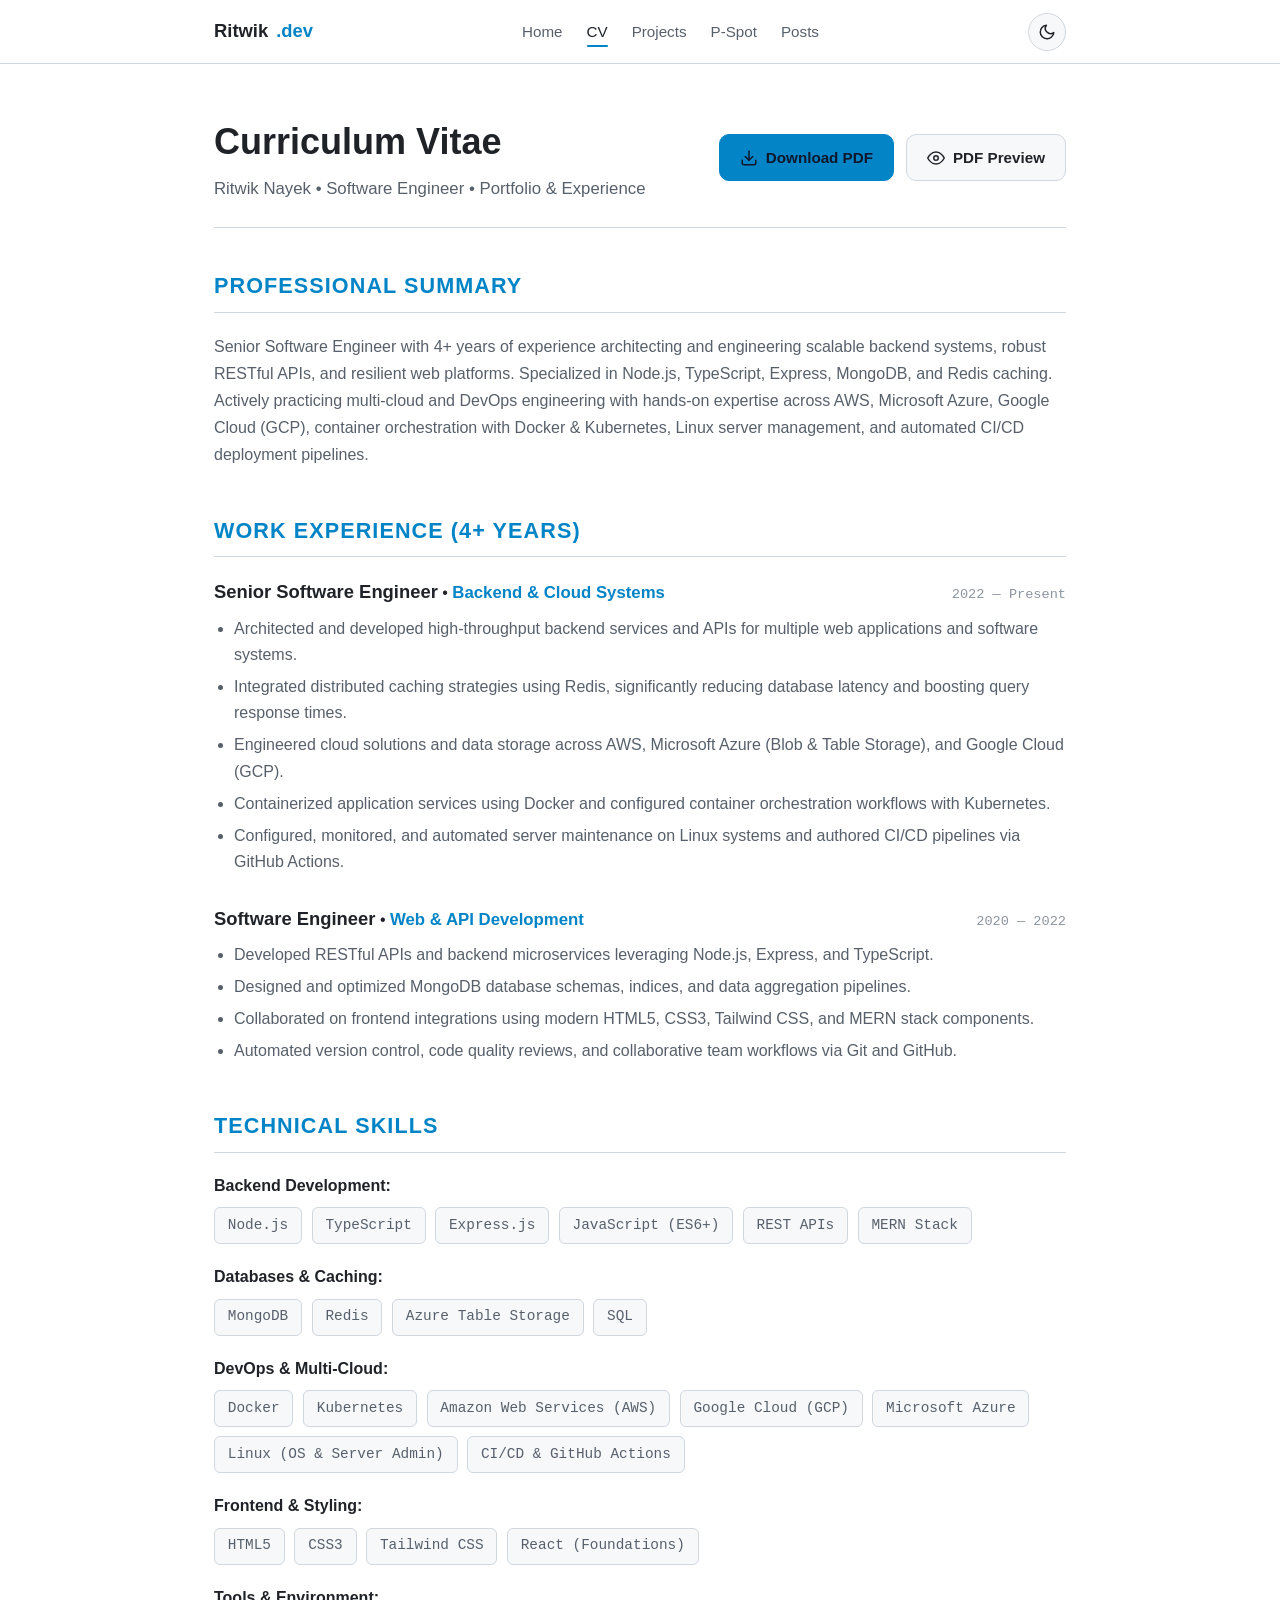
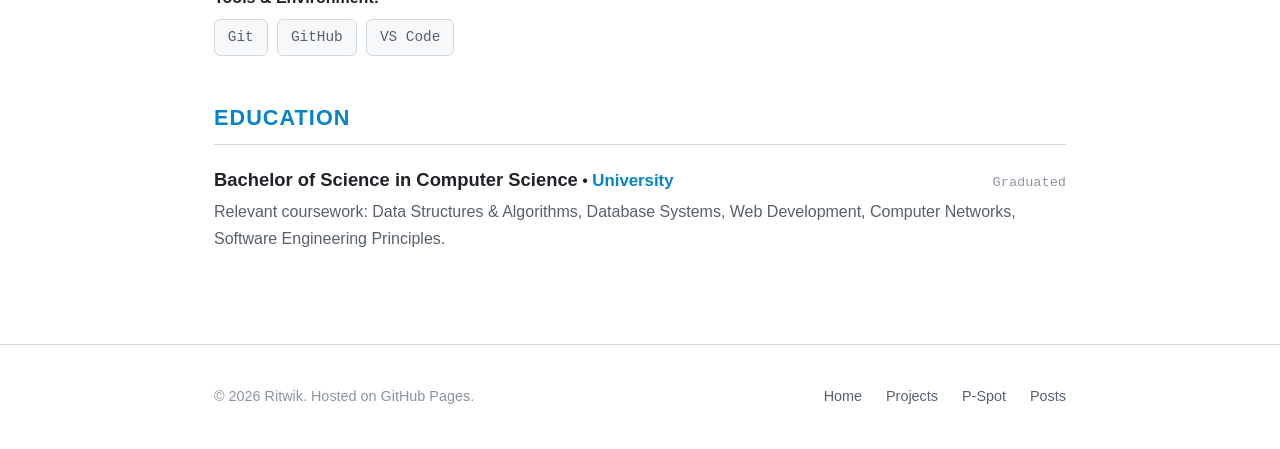
==== commit 1a6bbf50: "Add P-Spot products page with randomized funny titles and interactive reroll dice" ====
--- a/cv.html
+++ b/cv.html
@@ -21,6 +21,7 @@
           <li><a href="index.html" class="nav-link">Home</a></li>
           <li><a href="cv.html" class="nav-link active">CV</a></li>
           <li><a href="projects.html" class="nav-link">Projects</a></li>
+          <li><a href="p-spot.html" class="nav-link">P-Spot</a></li>
           <li><a href="posts.html" class="nav-link">Posts</a></li>
         </ul>
       </nav>
@@ -207,6 +208,7 @@
       <div class="footer-links">
         <a href="index.html">Home</a>
         <a href="projects.html">Projects</a>
+        <a href="p-spot.html">P-Spot</a>
         <a href="posts.html">Posts</a>
       </div>
     </div>
--- a/css/style.css
+++ b/css/style.css
@@ -85,6 +85,7 @@
   flex-direction: column;
   transition: background-color 0.3s ease, color 0.3s ease;
   -webkit-font-smoothing: antialiased;
+  overflow-x: hidden;
 }
 
 a {
@@ -233,6 +234,10 @@
   padding: 2.5rem 0 3.5rem 0;
 }
 
+.hero-container {
+  max-width: 1080px;
+}
+
 .hero-content {
   display: flex;
   align-items: center;
@@ -241,7 +246,8 @@
 }
 
 .hero-text {
-  flex: 1;
+  flex: 1 1 560px;
+  min-width: 0;
 }
 
 .hero-greeting {
@@ -259,11 +265,186 @@
   letter-spacing: -0.02em;
 }
 
+/* ==========================================================================
+   Interactive Status Indicator on First 'i' of Hero Title
+   ========================================================================== */
+.status-i-wrap {
+  position: relative;
+  display: inline-block;
+  cursor: pointer;
+  user-select: text;
+  -webkit-user-select: text;
+  outline: none;
+}
+
+.status-i-wrap:focus-visible .status-stem {
+  text-decoration: underline;
+  text-decoration-color: var(--accent);
+}
+
+.status-tittle {
+  position: absolute;
+  top: 0.12em;
+  left: 50%;
+  transform: translateX(-50%);
+  width: 0.28em;
+  height: 0.28em;
+  border-radius: 50%;
+  pointer-events: none;
+  z-index: 2;
+  transition: background-color 0.3s ease, box-shadow 0.3s ease, transform 0.2s cubic-bezier(0.175, 0.885, 0.32, 1.275);
+}
+
+.status-tittle.pop {
+  transform: translateX(-50%) scale(1.45);
+}
+
+/* State 0: Green - Available */
+.status-i-wrap[data-status="0"] .status-tittle {
+  background-color: #22c55e;
+  box-shadow: 0 0 8px rgba(34, 197, 94, 0.85), 0 0 2px #22c55e;
+  animation: statusPulseGreen 2.2s infinite ease-in-out;
+}
+
+@keyframes statusPulseGreen {
+  0%, 100% {
+    box-shadow: 0 0 6px rgba(34, 197, 94, 0.8), 0 0 0 0 rgba(34, 197, 94, 0.45);
+  }
+  50% {
+    box-shadow: 0 0 12px rgba(34, 197, 94, 0.95), 0 0 0 5px rgba(34, 197, 94, 0);
+  }
+}
+
+/* State 1: Amber - Selectively Open */
+.status-i-wrap[data-status="1"] .status-tittle {
+  background-color: #f59e0b;
+  box-shadow: 0 0 8px rgba(245, 158, 11, 0.85), 0 0 2px #f59e0b;
+  animation: statusPulseAmber 2.2s infinite ease-in-out;
+}
+
+@keyframes statusPulseAmber {
+  0%, 100% {
+    box-shadow: 0 0 6px rgba(245, 158, 11, 0.8), 0 0 0 0 rgba(245, 158, 11, 0.45);
+  }
+  50% {
+    box-shadow: 0 0 12px rgba(245, 158, 11, 0.95), 0 0 0 5px rgba(245, 158, 11, 0);
+  }
+}
+
+/* State 2: Red - Closed to Commitments */
+.status-i-wrap[data-status="2"] .status-tittle {
+  background-color: #ef4444;
+  box-shadow: 0 0 8px rgba(239, 68, 68, 0.85), 0 0 2px #ef4444;
+  animation: statusPulseRed 2.5s infinite ease-in-out;
+}
+
+@keyframes statusPulseRed {
+  0%, 100% {
+    box-shadow: 0 0 5px rgba(239, 68, 68, 0.75), 0 0 0 0 rgba(239, 68, 68, 0.4);
+  }
+  50% {
+    box-shadow: 0 0 10px rgba(239, 68, 68, 0.9), 0 0 0 4px rgba(239, 68, 68, 0);
+  }
+}
+
+/* State 3: Neutral - In Deep Work */
+.status-i-wrap[data-status="3"] .status-tittle {
+  background-color: #94a3b8;
+  box-shadow: 0 0 4px rgba(148, 163, 184, 0.5);
+  animation: none;
+}
+
+/* Tooltip Popup */
+.status-tooltip {
+  position: absolute;
+  bottom: calc(100% + 14px);
+  left: 50%;
+  transform: translateX(-50%) translateY(6px);
+  background: var(--bg-secondary);
+  border: 1px solid var(--border-color);
+  border-radius: var(--radius-md);
+  padding: 0.75rem 1rem;
+  box-shadow: 0 14px 32px rgba(0, 0, 0, 0.45), 0 0 15px rgba(56, 189, 248, 0.08);
+  display: flex;
+  flex-direction: column;
+  gap: 0.2rem;
+  white-space: nowrap;
+  opacity: 0;
+  visibility: hidden;
+  pointer-events: none;
+  transition: opacity 0.2s ease, transform 0.2s cubic-bezier(0.16, 1, 0.3, 1), visibility 0.2s ease;
+  z-index: 100;
+  font-family: var(--font-sans);
+  letter-spacing: normal;
+  text-align: left;
+  user-select: none;
+  -webkit-user-select: none;
+}
+
+.status-tooltip::after {
+  content: "";
+  position: absolute;
+  top: 100%;
+  left: 50%;
+  transform: translateX(-50%);
+  border-width: 6px;
+  border-style: solid;
+  border-color: var(--border-color) transparent transparent transparent;
+}
+
+.status-i-wrap:hover .status-tooltip,
+.status-i-wrap:focus-visible .status-tooltip,
+.status-tooltip.show {
+  opacity: 1;
+  visibility: visible;
+  transform: translateX(-50%) translateY(0);
+}
+
+.status-tooltip-header {
+  display: flex;
+  align-items: center;
+  gap: 0.5rem;
+}
+
+.status-tooltip-badge {
+  width: 8px;
+  height: 8px;
+  border-radius: 50%;
+  display: inline-block;
+  flex-shrink: 0;
+}
+
+.status-tooltip-title {
+  font-size: 0.85rem;
+  font-weight: 700;
+  color: var(--text-primary);
+  line-height: 1.2;
+}
+
+.status-tooltip-sub {
+  font-size: 0.75rem;
+  color: var(--text-secondary);
+  line-height: 1.3;
+}
+
+.status-tooltip-hint {
+  font-size: 0.7rem;
+  color: var(--accent);
+  font-family: var(--font-mono);
+  margin-top: 0.3rem;
+  padding-top: 0.3rem;
+  border-top: 1px solid var(--border-color);
+  display: flex;
+  align-items: center;
+  gap: 0.35rem;
+}
+
 .hero-subtitle {
   font-size: 1.25rem;
   color: var(--text-secondary);
   margin-bottom: 1.25rem;
   font-weight: 400;
+  white-space: nowrap;
 }
 
 .hero-bio {
@@ -274,18 +455,70 @@
   max-width: 580px;
 }
 
-.hero-avatar-wrapper {
+/* Hero Right Side: Big Square Cover + 50% Overlapping Circular Avatar */
+.hero-cover-container {
+  position: relative;
   flex-shrink: 0;
-}
-
-.hero-avatar {
-  width: 140px;
-  height: 140px;
+  width: 360px;
+  margin-bottom: 55px; /* offset for the 55px avatar hanging below */
+}
+
+.hero-cover-box {
+  width: 100%;
+  height: 350px;
+  border-radius: var(--radius-lg);
+  overflow: hidden;
+  border: 1px solid var(--border-color);
+  box-shadow: var(--shadow-lg);
+  background: var(--bg-secondary);
+  transition: transform 0.3s ease, border-color 0.3s ease, box-shadow 0.3s ease;
+}
+
+.hero-cover-box:hover {
+  transform: translateY(-4px);
+  border-color: rgba(56, 189, 248, 0.4);
+  box-shadow: 0 20px 40px rgba(0, 0, 0, 0.35), 0 0 25px rgba(56, 189, 248, 0.15);
+}
+
+.hero-cover-img {
+  width: 100%;
+  height: 100%;
+  object-fit: cover;
+  display: block;
+  transition: transform 0.5s ease;
+}
+
+.hero-cover-box:hover .hero-cover-img {
+  transform: scale(1.04);
+}
+
+.hero-avatar-overlap {
+  position: absolute;
+  bottom: -55px; /* exactly 50% of 110px avatar hangs below the square */
+  left: 50%;
+  transform: translateX(-50%);
+  width: 110px;
+  height: 110px;
+  border-radius: 50%;
+  background: var(--bg-primary);
+  padding: 4px;
+  border: 3px solid var(--accent);
+  box-shadow: 0 10px 30px rgba(0, 0, 0, 0.5);
+  transition: transform 0.3s ease, box-shadow 0.3s ease;
+  z-index: 2;
+}
+
+.hero-cover-container:hover .hero-avatar-overlap {
+  transform: translateX(-50%) scale(1.06);
+  box-shadow: 0 12px 35px rgba(56, 189, 248, 0.35);
+}
+
+.hero-avatar-img {
+  width: 100%;
+  height: 100%;
   border-radius: 50%;
   object-fit: cover;
-  border: 3px solid var(--border-color);
-  box-shadow: var(--shadow-md);
-  background: var(--bg-secondary);
+  display: block;
 }
 
 .hero-buttons {
@@ -593,6 +826,231 @@
   font-size: 1.05rem;
 }
 
+/* ==========================================================================
+   Product Spot (P-Spot) Page Styles
+   ========================================================================== */
+.product-spot-header {
+  margin-bottom: 2.5rem;
+}
+
+.product-spot-tag {
+  display: inline-flex;
+  align-items: center;
+  gap: 0.5rem;
+  background: var(--tag-bg);
+  border: 1px solid var(--tag-border);
+  color: var(--tag-text);
+  font-family: var(--font-mono);
+  font-size: 0.8rem;
+  padding: 0.3rem 0.75rem;
+  border-radius: 999px;
+  margin-bottom: 1rem;
+}
+
+.product-pulse-dot {
+  width: 8px;
+  height: 8px;
+  border-radius: 50%;
+  background-color: var(--accent);
+  box-shadow: 0 0 8px var(--accent);
+  animation: pspotPulse 2s infinite ease-in-out;
+}
+
+@keyframes pspotPulse {
+  0%, 100% {
+    opacity: 1;
+    transform: scale(1);
+  }
+  50% {
+    opacity: 0.4;
+    transform: scale(0.85);
+  }
+}
+
+.product-title-row {
+  display: flex;
+  align-items: center;
+  justify-content: space-between;
+  flex-wrap: wrap;
+  gap: 1rem;
+  margin-bottom: 0.75rem;
+}
+
+.product-title {
+  font-size: 2.5rem;
+  font-weight: 800;
+  letter-spacing: -0.02em;
+  color: var(--text-primary);
+  margin: 0;
+  transition: opacity 0.15s ease, transform 0.15s ease;
+}
+
+.product-subtitle {
+  color: var(--text-secondary);
+  font-size: 1.15rem;
+  line-height: 1.6;
+  max-width: 640px;
+  transition: opacity 0.15s ease, transform 0.15s ease;
+}
+
+.fade-swap {
+  opacity: 0;
+  transform: translateY(-4px);
+}
+
+.reroll-btn {
+  display: inline-flex;
+  align-items: center;
+  gap: 0.5rem;
+  background: var(--bg-secondary);
+  color: var(--text-primary);
+  border: 1px solid var(--border-color);
+  border-radius: var(--radius-sm);
+  padding: 0.45rem 0.85rem;
+  font-size: 0.85rem;
+  font-weight: 600;
+  font-family: var(--font-sans);
+  cursor: pointer;
+  transition: var(--transition);
+  user-select: none;
+}
+
+.reroll-btn:hover {
+  border-color: var(--accent);
+  color: var(--accent);
+  background: var(--tag-bg);
+}
+
+.reroll-btn .dice-icon {
+  transition: transform 0.4s cubic-bezier(0.175, 0.885, 0.32, 1.275);
+}
+
+.reroll-btn.rolling .dice-icon {
+  transform: rotate(360deg);
+}
+
+.reroll-counter {
+  font-family: var(--font-mono);
+  font-size: 0.75rem;
+  color: var(--text-muted);
+  background: var(--bg-tertiary);
+  padding: 0.15rem 0.45rem;
+  border-radius: var(--radius-sm);
+}
+
+/* Product Teaser Showcase Grid */
+.product-showcase-grid {
+  display: grid;
+  grid-template-columns: repeat(auto-fit, minmax(280px, 1fr));
+  gap: 1.5rem;
+  margin-bottom: 3rem;
+}
+
+.product-card {
+  background: var(--bg-secondary);
+  border: 1px solid var(--border-color);
+  border-radius: var(--radius-md);
+  padding: 1.75rem;
+  display: flex;
+  flex-direction: column;
+  position: relative;
+  transition: transform 0.2s ease, border-color 0.2s ease, box-shadow 0.2s ease;
+}
+
+.product-card:hover {
+  transform: translateY(-3px);
+  border-color: var(--border-hover);
+  box-shadow: var(--shadow-md);
+}
+
+.product-card-top {
+  display: flex;
+  align-items: center;
+  justify-content: space-between;
+  margin-bottom: 1rem;
+}
+
+.product-icon-box {
+  width: 44px;
+  height: 44px;
+  border-radius: var(--radius-sm);
+  background: var(--tag-bg);
+  color: var(--accent);
+  display: flex;
+  align-items: center;
+  justify-content: center;
+}
+
+.product-status-pill {
+  font-size: 0.75rem;
+  font-family: var(--font-mono);
+  padding: 0.2rem 0.6rem;
+  border-radius: 999px;
+  background: var(--bg-tertiary);
+  border: 1px solid var(--border-color);
+  color: var(--text-secondary);
+}
+
+.product-status-pill.baking {
+  color: #f59e0b;
+  border-color: rgba(245, 158, 11, 0.3);
+  background: rgba(245, 158, 11, 0.1);
+}
+
+.product-card-title {
+  font-size: 1.2rem;
+  font-weight: 700;
+  margin-bottom: 0.5rem;
+  color: var(--text-primary);
+}
+
+.product-card-desc {
+  font-size: 0.95rem;
+  color: var(--text-secondary);
+  line-height: 1.55;
+  margin-bottom: 1.25rem;
+  flex: 1;
+}
+
+.product-card-meta {
+  display: flex;
+  gap: 0.5rem;
+  flex-wrap: wrap;
+}
+
+.product-tag {
+  font-size: 0.75rem;
+  font-family: var(--font-mono);
+  color: var(--text-muted);
+  background: var(--bg-primary);
+  border: 1px solid var(--border-color);
+  padding: 0.2rem 0.55rem;
+  border-radius: var(--radius-sm);
+}
+
+.product-placeholder-banner {
+  background: var(--bg-secondary);
+  border: 1px dashed var(--border-color);
+  border-radius: var(--radius-md);
+  padding: 2.5rem 1.5rem;
+  text-align: center;
+  margin-bottom: 2.5rem;
+}
+
+.product-placeholder-banner h2 {
+  font-size: 1.35rem;
+  font-weight: 700;
+  margin-bottom: 0.5rem;
+  color: var(--text-primary);
+}
+
+.product-placeholder-banner p {
+  color: var(--text-secondary);
+  max-width: 540px;
+  margin: 0 auto 1.5rem auto;
+  font-size: 0.95rem;
+}
+
 /* Posts List Page */
 .posts-header {
   margin-bottom: 2rem;
@@ -976,12 +1434,35 @@
   .hero-content {
     flex-direction: column-reverse;
     text-align: center;
-    gap: 1.5rem;
+    gap: 2rem;
+  }
+
+  .hero-subtitle {
+    white-space: normal;
+  }
+
+  .hero-cover-container {
+    width: 260px;
+    margin: 0 auto 40px auto;
+  }
+
+  .hero-cover-box {
+    height: 240px;
+  }
+
+  .hero-avatar-overlap {
+    width: 80px;
+    height: 80px;
+    bottom: -40px;
   }
 
   .hero-bio {
     margin-left: auto;
     margin-right: auto;
+  }
+
+  .hero-stats {
+    justify-content: center;
   }
 
   .hero-buttons {
@@ -1001,14 +1482,20 @@
     top: var(--header-height);
     left: 0;
     right: 0;
-    background: var(--bg-primary);
+    background: rgba(13, 17, 23, 0.88);
+    backdrop-filter: blur(16px);
+    -webkit-backdrop-filter: blur(16px);
     flex-direction: column;
     padding: 1.5rem;
     border-bottom: 1px solid var(--border-color);
-    box-shadow: var(--shadow-md);
+    box-shadow: var(--shadow-lg);
     transform: translateY(-150%);
-    transition: transform 0.3s ease;
+    transition: transform 0.3s ease, background 0.3s ease;
     z-index: 99;
+  }
+
+  [data-theme="light"] .nav-menu {
+    background: rgba(255, 255, 255, 0.88);
   }
 
   .nav-menu.open {
@@ -1025,6 +1512,10 @@
   }
 
   .single-post-title {
+    font-size: 1.85rem;
+  }
+
+  .product-title {
     font-size: 1.85rem;
   }
 }
@@ -1102,9 +1593,12 @@
   transform: scale(1.12);
 }
 
+.skill-card-icon img,
 .skill-card-icon svg {
   width: 100%;
   height: 100%;
+  object-fit: contain;
+  display: block;
 }
 
 .skill-card-name {
@@ -1122,10 +1616,324 @@
 }
 
 /* ==========================================================================
+   Featured Projects Section (Home Page)
+   ========================================================================== */
+.featured-projects-section {
+  margin-top: 4.5rem;
+}
+
+.section-header-flex {
+  display: flex;
+  justify-content: space-between;
+  align-items: flex-end;
+  margin-bottom: 1.75rem;
+  flex-wrap: wrap;
+  gap: 1rem;
+}
+
+.projects-grid {
+  display: grid;
+  grid-template-columns: repeat(auto-fit, minmax(260px, 1fr));
+  gap: 1.5rem;
+}
+
+.featured-project-card {
+  background: var(--bg-secondary);
+  border: 1px solid var(--border-color);
+  border-radius: var(--radius-lg);
+  padding: 1.75rem;
+  display: flex;
+  flex-direction: column;
+  justify-content: space-between;
+  transition: transform 0.3s ease, border-color 0.3s ease, box-shadow 0.3s ease;
+  position: relative;
+  overflow: hidden;
+}
+
+.featured-project-card::before {
+  content: "";
+  position: absolute;
+  top: 0;
+  left: 0;
+  right: 0;
+  height: 3px;
+  background: linear-gradient(90deg, var(--accent), transparent);
+  opacity: 0;
+  transition: opacity 0.3s ease;
+}
+
+.featured-project-card:hover {
+  transform: translateY(-5px);
+  border-color: rgba(56, 189, 248, 0.4);
+  box-shadow: 0 16px 36px rgba(0, 0, 0, 0.35), 0 0 20px rgba(56, 189, 248, 0.1);
+}
+
+.featured-project-card:hover::before {
+  opacity: 1;
+}
+
+.project-card-top {
+  display: flex;
+  justify-content: space-between;
+  align-items: center;
+  margin-bottom: 1rem;
+}
+
+.project-category-badge {
+  font-size: 0.75rem;
+  font-family: var(--font-mono);
+  color: var(--accent);
+  background: rgba(56, 189, 248, 0.1);
+  border: 1px solid rgba(56, 189, 248, 0.25);
+  padding: 0.25rem 0.65rem;
+  border-radius: 999px;
+  font-weight: 600;
+}
+
+.project-card-links {
+  display: flex;
+  gap: 0.75rem;
+}
+
+.project-icon-link {
+  color: var(--text-muted);
+  transition: color 0.2s ease, transform 0.2s ease;
+}
+
+.project-icon-link:hover {
+  color: var(--accent);
+  transform: translateY(-2px);
+}
+
+.project-card-title {
+  font-size: 1.25rem;
+  font-weight: 700;
+  color: var(--text-primary);
+  margin-bottom: 0.65rem;
+  line-height: 1.3;
+}
+
+.project-card-desc {
+  font-size: 0.925rem;
+  color: var(--text-secondary);
+  line-height: 1.65;
+  margin-bottom: 1.25rem;
+  flex: 1;
+}
+
+.project-card-metrics {
+  display: flex;
+  flex-wrap: wrap;
+  gap: 0.5rem;
+  margin-bottom: 1.25rem;
+}
+
+.project-metric-pill {
+  font-size: 0.78rem;
+  color: #34d399;
+  background: rgba(52, 211, 153, 0.08);
+  border: 1px solid rgba(52, 211, 153, 0.2);
+  padding: 0.2rem 0.6rem;
+  border-radius: var(--radius-sm);
+  font-weight: 500;
+}
+
+.project-tech-tags {
+  display: flex;
+  flex-wrap: wrap;
+  gap: 0.45rem;
+  padding-top: 1rem;
+  border-top: 1px solid var(--border-color);
+}
+
+.project-tech-tag {
+  font-size: 0.75rem;
+  font-family: var(--font-mono);
+  color: var(--text-muted);
+  background: var(--tag-bg);
+  padding: 0.2rem 0.55rem;
+  border-radius: 4px;
+}
+
+/* ==========================================================================
+   Latest Articles / Posts Section (Alternating Editorial Layout)
+   ========================================================================== */
+.latest-posts-section {
+  margin-top: 4.5rem;
+}
+
+.home-posts-list {
+  display: flex;
+  flex-direction: column;
+  gap: 2rem;
+}
+
+.home-post-row {
+  display: flex;
+  flex-direction: row;
+  background: var(--bg-secondary);
+  border: 1px solid var(--border-color);
+  border-radius: var(--radius-lg);
+  overflow: hidden;
+  transition: transform 0.3s ease, border-color 0.3s ease, box-shadow 0.3s ease;
+  position: relative;
+}
+
+/* Alternating: Even posts have image on the right, content on the left */
+.home-post-row:nth-child(even) {
+  flex-direction: row-reverse;
+}
+
+.home-post-row:hover {
+  transform: translateY(-4px);
+  border-color: rgba(56, 189, 248, 0.4);
+  box-shadow: 0 16px 36px rgba(0, 0, 0, 0.35), 0 0 20px rgba(56, 189, 248, 0.1);
+}
+
+.home-post-row-cover {
+  flex: 0 0 46%;
+  position: relative;
+  overflow: hidden;
+  display: flex;
+  align-items: center;
+  justify-content: center;
+  background: #090d16;
+}
+
+[data-theme="light"] .home-post-row-cover {
+  background: #0f172a;
+}
+
+.home-post-row-cover img {
+  width: 100%;
+  height: 100%;
+  object-fit: contain;
+  display: block;
+  transition: transform 0.4s ease;
+}
+
+.home-post-row:hover .home-post-row-cover img {
+  transform: scale(1.03);
+}
+
+.home-post-row-content {
+  flex: 1;
+  padding: 1.4rem 1.85rem;
+  display: flex;
+  flex-direction: column;
+  justify-content: space-between;
+  gap: 0.85rem;
+}
+
+.home-post-row-title {
+  font-size: 1.22rem;
+  font-weight: 700;
+  line-height: 1.35;
+  margin: 0 0 0.4rem 0;
+}
+
+.home-post-row-title a {
+  color: var(--text-primary);
+  text-decoration: none;
+  transition: color 0.2s ease;
+}
+
+.home-post-row:hover .home-post-row-title a {
+  color: var(--accent);
+}
+
+.home-post-row-desc {
+  font-size: 0.89rem;
+  color: var(--text-secondary);
+  line-height: 1.55;
+  margin: 0;
+  display: -webkit-box;
+  -webkit-line-clamp: 2;
+  -webkit-box-orient: vertical;
+  overflow: hidden;
+}
+
+.home-post-row-meta-wrapper {
+  display: flex;
+  justify-content: space-between;
+  align-items: center;
+  flex-wrap: wrap;
+  gap: 0.6rem;
+  padding-top: 0.8rem;
+  border-top: 1px solid var(--border-color);
+}
+
+.home-post-row-meta {
+  display: flex;
+  align-items: center;
+  flex-wrap: wrap;
+  gap: 0.65rem;
+  font-size: 0.82rem;
+  color: var(--text-muted);
+  font-family: var(--font-mono);
+}
+
+.home-post-meta-item {
+  display: inline-flex;
+  align-items: center;
+  gap: 0.35rem;
+}
+
+.home-post-meta-dot {
+  opacity: 0.4;
+}
+
+.home-post-tags {
+  display: flex;
+  flex-wrap: wrap;
+  gap: 0.35rem;
+}
+
+.home-post-tag {
+  font-size: 0.75rem;
+  font-family: var(--font-mono);
+  color: var(--text-muted);
+  background: var(--tag-bg);
+  border: 1px solid var(--tag-border);
+  padding: 0.15rem 0.5rem;
+  border-radius: 4px;
+}
+
+.home-post-read-link {
+  font-size: 0.85rem;
+  font-weight: 600;
+  color: var(--accent);
+  font-family: var(--font-mono);
+  text-decoration: none;
+  display: inline-flex;
+  align-items: center;
+  gap: 0.3rem;
+  white-space: nowrap;
+  transition: transform 0.2s ease, color 0.2s ease;
+}
+
+.home-post-row:hover .home-post-read-link {
+  transform: translateX(4px);
+  color: var(--accent-hover);
+}
+
+/* ==========================================================================
+   Section Divider (Thin, Fine Gradient Line)
+   ========================================================================== */
+.section-divider {
+  width: 50%;
+  max-width: 480px;
+  height: 1px;
+  margin: 3.5rem auto;
+  background: linear-gradient(90deg, transparent, rgba(56, 189, 248, 0.45), var(--border-color), transparent);
+  border: none;
+}
+
+/* ==========================================================================
    Contact Section (Inspired by Reference Design)
    ========================================================================== */
 .contact-section {
-  margin-top: 5rem;
+  margin-top: 2rem;
   margin-bottom: 2rem;
 }
 
@@ -1274,4 +2082,51 @@
     grid-template-columns: repeat(auto-fill, minmax(115px, 1fr));
     gap: 0.9rem;
   }
-}
+
+  .home-post-row,
+  .home-post-row:nth-child(even) {
+    flex-direction: column;
+  }
+
+  .home-post-row-cover {
+    width: 100%;
+    min-height: 190px;
+    height: 190px;
+    flex: none;
+  }
+
+  .home-post-row-content {
+    padding: 1.5rem 1.25rem;
+    gap: 1rem;
+  }
+
+  .home-post-row-title {
+    font-size: 1.15rem;
+  }
+
+}
+
+/* Mobile Phones Only (screen width <= 600px): Wrap status tooltip text and constrain width */
+@media (max-width: 600px) {
+  .status-tooltip {
+    left: -20px;
+    width: 250px;
+    max-width: calc(100vw - 36px);
+    padding: 0.65rem 0.85rem;
+    white-space: normal;
+    word-wrap: break-word;
+    overflow-wrap: break-word;
+    transform: translateY(6px);
+  }
+
+  .status-tooltip::after {
+    left: 25px;
+    transform: translateX(-50%);
+  }
+
+  .status-i-wrap:hover .status-tooltip,
+  .status-i-wrap:focus-visible .status-tooltip,
+  .status-tooltip.show {
+    transform: translateY(0);
+  }
+}
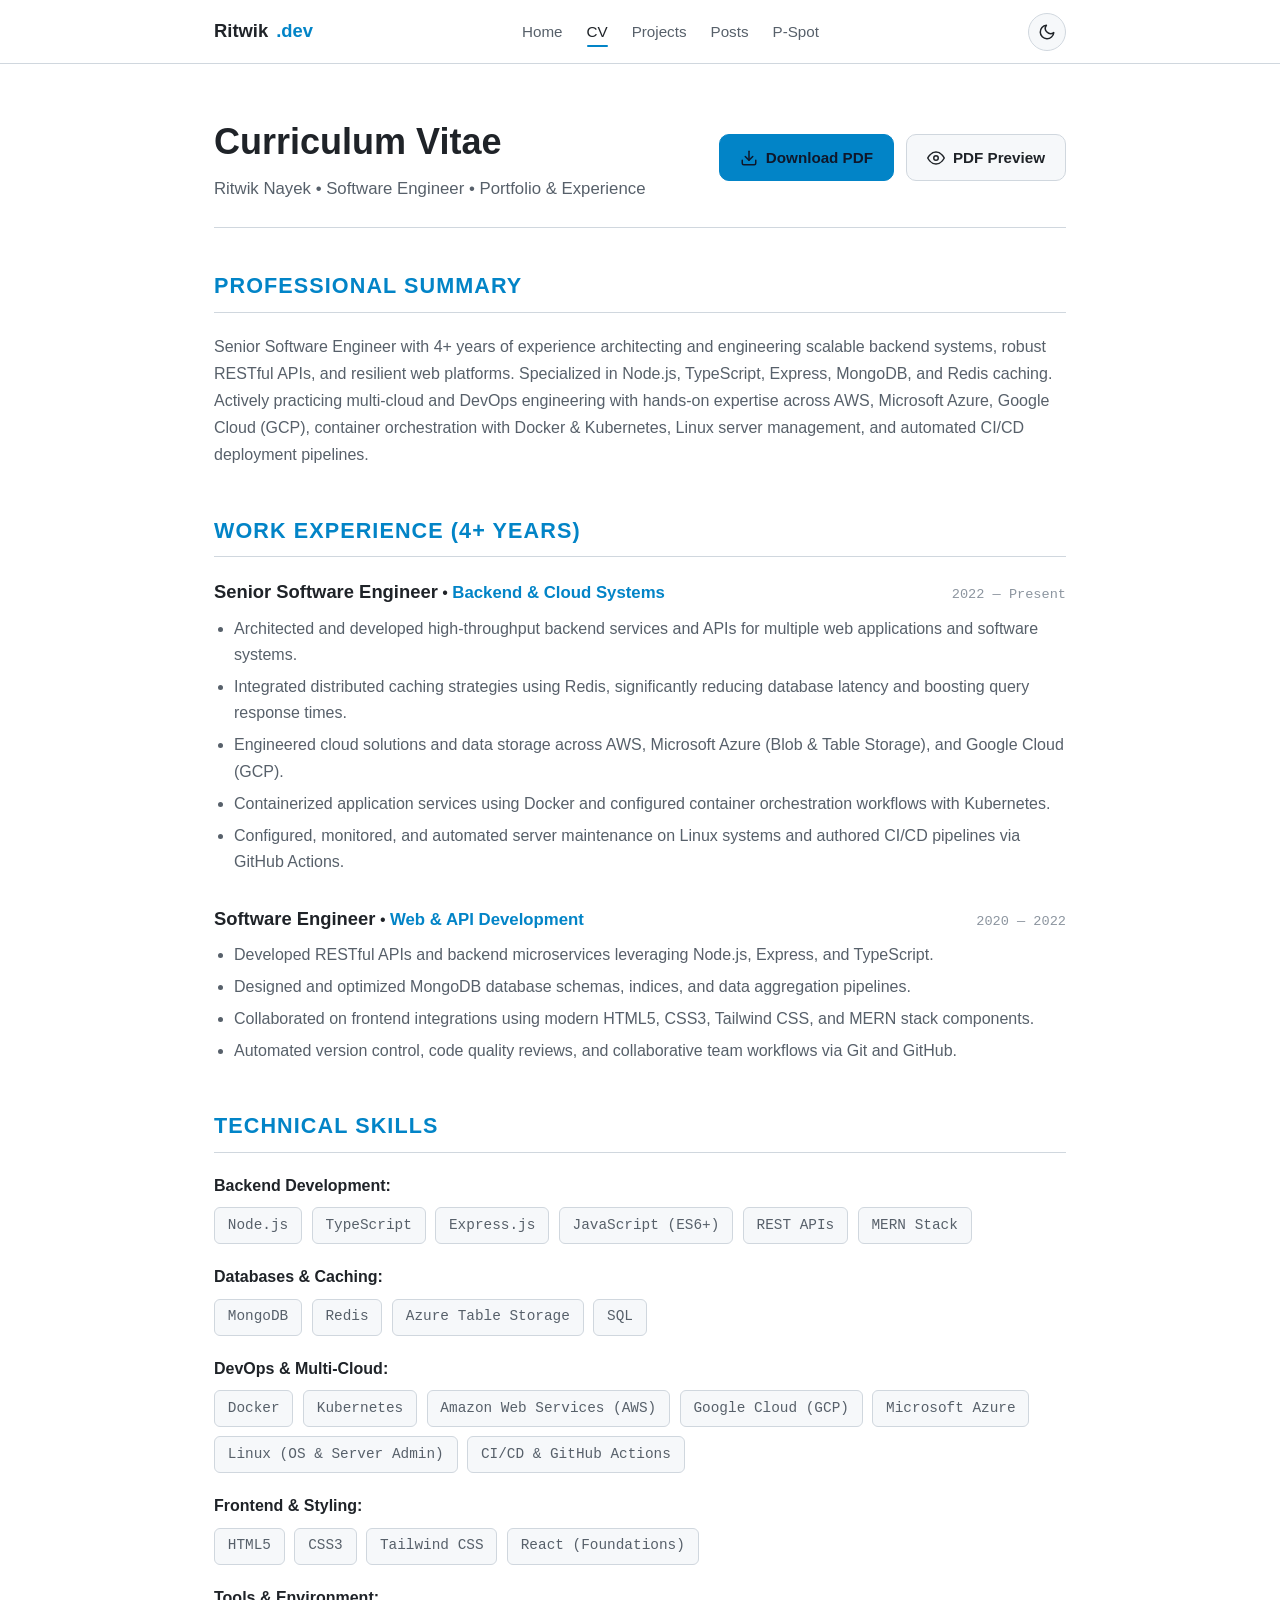
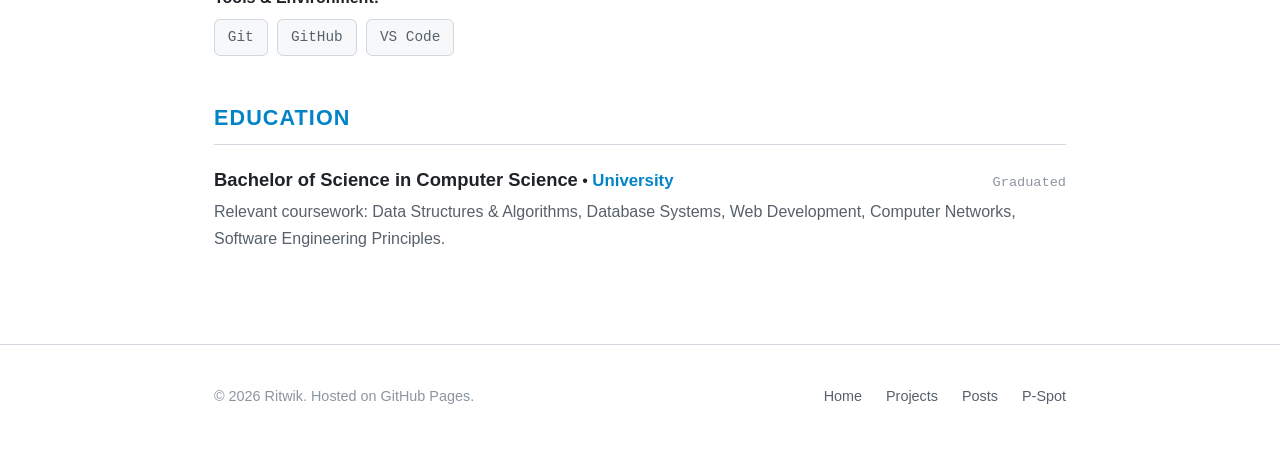
==== commit 4a8a032b: "Reorder P-Spot after Posts and add signature tagline to P-Spot header" ====
--- a/cv.html
+++ b/cv.html
@@ -21,8 +21,8 @@
           <li><a href="index.html" class="nav-link">Home</a></li>
           <li><a href="cv.html" class="nav-link active">CV</a></li>
           <li><a href="projects.html" class="nav-link">Projects</a></li>
+          <li><a href="posts.html" class="nav-link">Posts</a></li>
           <li><a href="p-spot.html" class="nav-link">P-Spot</a></li>
-          <li><a href="posts.html" class="nav-link">Posts</a></li>
         </ul>
       </nav>
 
@@ -208,8 +208,8 @@
       <div class="footer-links">
         <a href="index.html">Home</a>
         <a href="projects.html">Projects</a>
+        <a href="posts.html">Posts</a>
         <a href="p-spot.html">P-Spot</a>
-        <a href="posts.html">Posts</a>
       </div>
     </div>
   </footer>
--- a/css/style.css
+++ b/css/style.css
@@ -893,6 +893,30 @@
   transition: opacity 0.15s ease, transform 0.15s ease;
 }
 
+.pspot-tagline-callout {
+  display: inline-flex;
+  align-items: center;
+  gap: 0.65rem;
+  background: var(--tag-bg);
+  border: 1px dashed var(--tag-border);
+  border-radius: var(--radius-md);
+  padding: 0.65rem 1.15rem;
+  margin-top: 1.25rem;
+  max-width: 660px;
+}
+
+.pspot-tagline-icon {
+  font-size: 1.15rem;
+  flex-shrink: 0;
+}
+
+.pspot-tagline-text {
+  font-size: 0.95rem;
+  font-weight: 500;
+  color: var(--text-primary);
+  line-height: 1.5;
+}
+
 .fade-swap {
   opacity: 0;
   transform: translateY(-4px);
